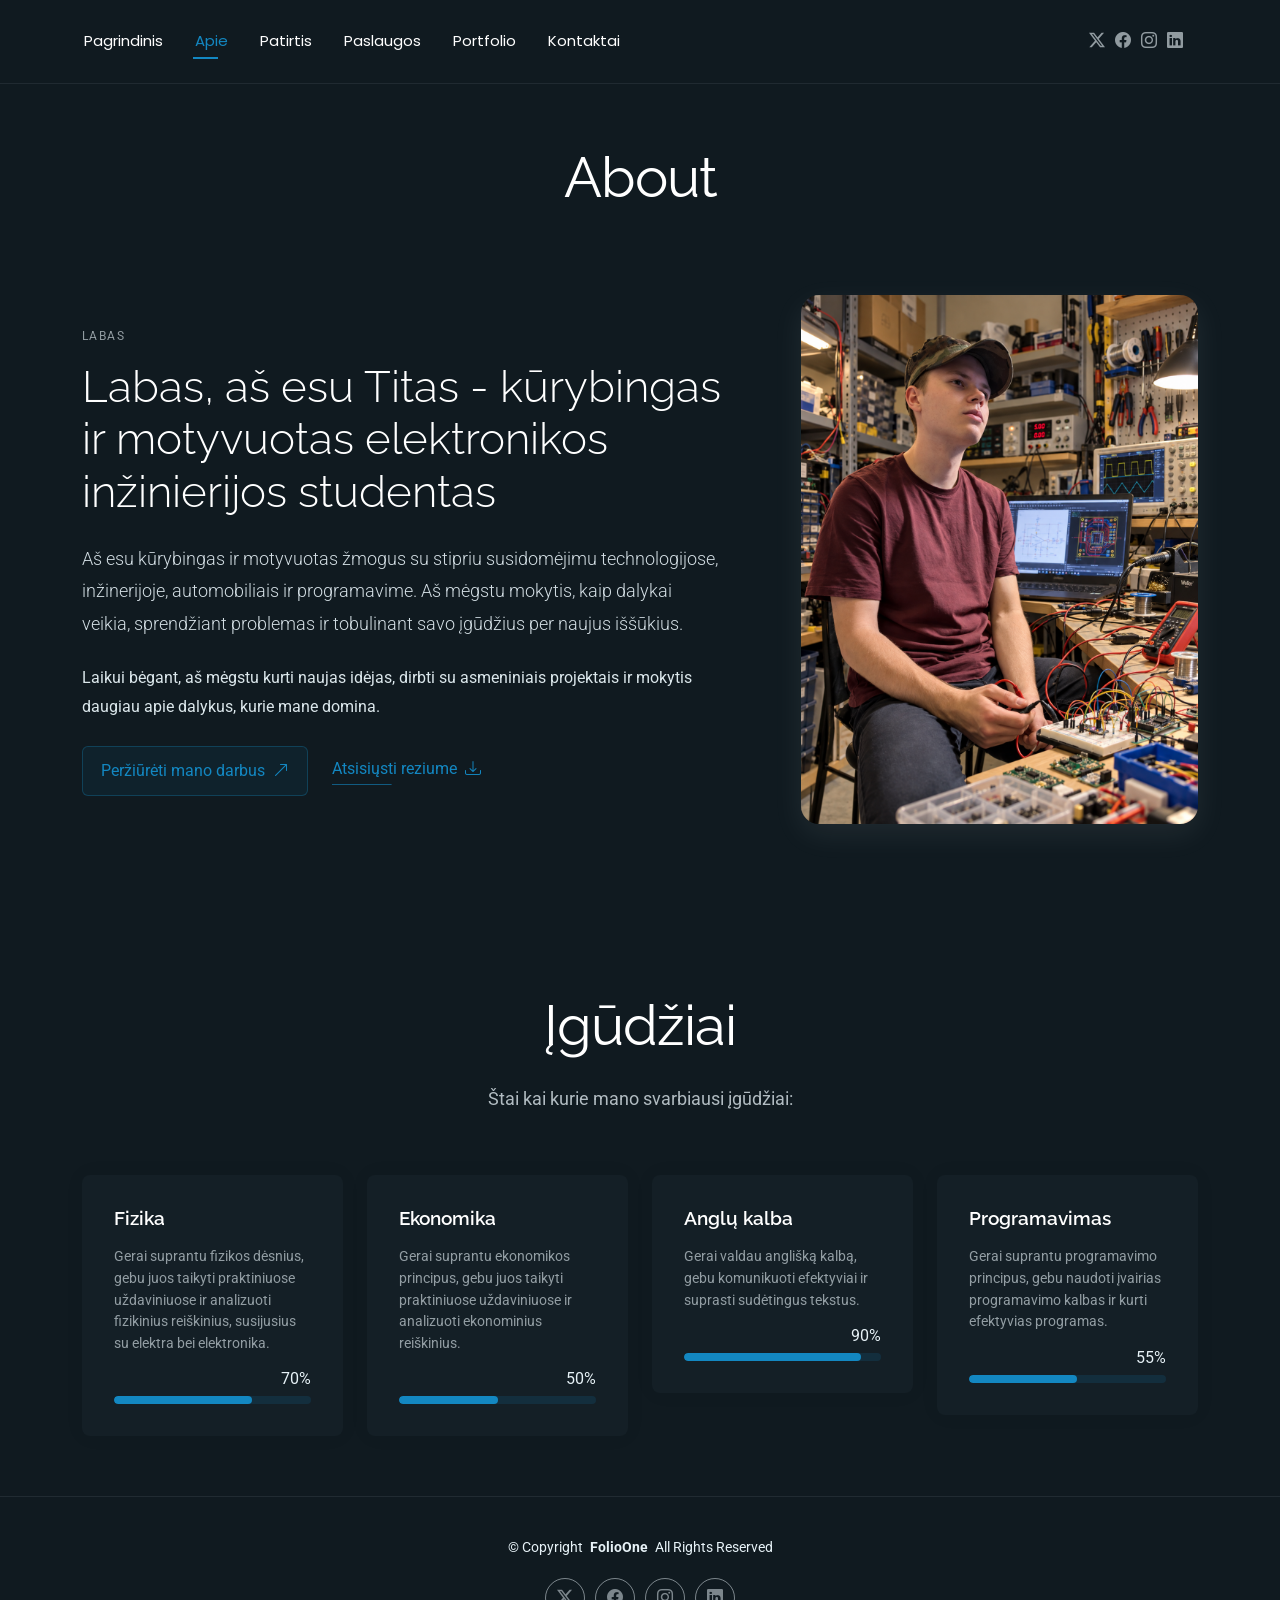
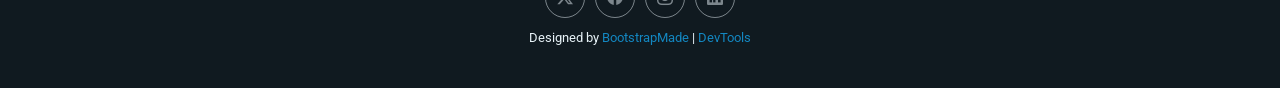
==== template_1/about.html @ 73db85e3 "dd" ====
<!DOCTYPE html>
<html lang="en">

<head>
  <meta charset="utf-8">
  <meta content="width=device-width, initial-scale=1.0" name="viewport">
  <title>About - FolioOne Bootstrap Template</title>
  <meta name="description" content="">
  <meta name="keywords" content="">

  <!-- Favicons -->
  <link href="assets/img/favicon.png" rel="icon">
  <link href="assets/img/apple-touch-icon.png" rel="apple-touch-icon">

  <!-- Fonts -->
  <link href="https://fonts.googleapis.com" rel="preconnect">
  <link href="https://fonts.gstatic.com" rel="preconnect" crossorigin>
  <link href="https://fonts.googleapis.com/css2?family=Roboto:ital,wght@0,100;0,300;0,400;0,500;0,700;0,900;1,100;1,300;1,400;1,500;1,700;1,900&family=Poppins:ital,wght@0,100;0,200;0,300;0,400;0,500;0,600;0,700;0,800;0,900;1,100;1,200;1,300;1,400;1,500;1,600;1,700;1,800;1,900&family=Raleway:ital,wght@0,100;0,200;0,300;0,400;0,500;0,600;0,700;0,800;0,900;1,100;1,200;1,300;1,400;1,500;1,600;1,700;1,800;1,900&display=swap" rel="stylesheet">

  <!-- Vendor CSS Files -->
  <link href="assets/vendor/bootstrap/css/bootstrap.min.css" rel="stylesheet">
  <link href="assets/vendor/bootstrap-icons/bootstrap-icons.css" rel="stylesheet">
  <link href="assets/vendor/aos/aos.css" rel="stylesheet">
  <link href="assets/vendor/swiper/swiper-bundle.min.css" rel="stylesheet">
  <link href="assets/vendor/glightbox/css/glightbox.min.css" rel="stylesheet">

  <!-- Main CSS File -->
  <link href="assets/css/main.css" rel="stylesheet">

  <!-- =======================================================
  * Template Name: FolioOne
  * Template URL: https://bootstrapmade.com/folioone-bootstrap-portfolio-website-template/
  * Updated: Aug 23 2025 with Bootstrap v5.3.7
  * Author: BootstrapMade.com
  * License: https://bootstrapmade.com/license/
  ======================================================== -->
</head>

<body class="about-page">

  <header id="header" class="header d-flex align-items-center light-background sticky-top">
    <div class="container position-relative d-flex align-items-center justify-content-between">

      <!-- <a href="index.html" class="logo d-flex align-items-center me-auto me-xl-0">
      <img src="assets/img/logo.webp" alt="">
      <h1 class="sitename">FolioOne</h1> 
    </a> -->

      <nav id="navmenu" class="navmenu">
        <ul>
          <li><a href="index.html">Pagrindinis</a></li>
          <li><a href="about.html" class="active">Apie</a></li>
          <li><a href="resume.html">Patirtis</a></li>
          <li><a href="services.html">Paslaugos</a></li>
          <li><a href="portfolio.html">Portfolio</a></li>
          <li><a href="contact.html">Kontaktai</a></li>
        </ul>
        <i class="mobile-nav-toggle d-xl-none bi bi-list"></i>
      </nav>

      <div class="header-social-links">
        <a href="#" class="twitter"><i class="bi bi-twitter-x"></i></a>
        <a href="#" class="facebook"><i class="bi bi-facebook"></i></a>
        <a href="#" class="instagram"><i class="bi bi-instagram"></i></a>
        <a href="#" class="linkedin"><i class="bi bi-linkedin"></i></a>
      </div>

    </div>
  </header>

  <main class="main">

    <!-- About Section -->
    <section id="about" class="about section">

      <!-- Section Title -->
      <div class="container section-title" data-aos="fade-up">
        <h2>About</h2>
      </div><!-- End Section Title -->

      <div class="container" data-aos="fade-up" data-aos-delay="100">

        <!-- Intro + Photo -->
        <div class="row align-items-center justify-content-between gy-5 mb-5">
          <div class="col-lg-7" data-aos="fade-right" data-aos-delay="150">
            <div class="intro-content">
              <span class="eyebrow">Labas</span>
              <h2 class="headline">Labas, aš esu Titas - kūrybingas ir motyvuotas elektronikos inžinierijos studentas</h2>
              <p class="lead">
                Aš esu kūrybingas ir motyvuotas žmogus su stipriu susidomėjimu technologijose, inžinerijoje, automobiliais ir programavime. Aš mėgstu mokytis, kaip dalykai veikia, sprendžiant problemas ir tobulinant savo įgūdžius per naujus iššūkius.
              </p>
              <p>
                Laikui bėgant, aš mėgstu kurti naujas idėjas, dirbti su asmeniniais projektais ir mokytis daugiau apie dalykus, kurie mane domina.
              </p>

              <div class="cta-group">
                <a href="#portfolio" class="btn-ghost">
                  Peržiūrėti mano darbus <i class="bi bi-arrow-up-right"></i>
                </a>
                <a href="#" class="link-underline">
                  Atsisiųsti reziume <i class="bi bi-download"></i>
                </a>
              </div>
            </div>
          </div>

          <div class="col-lg-5" data-aos="zoom-in" data-aos-delay="250">
            <figure class="profile-figure text-center text-lg-end">
              <img src="assets/img/profile/as2.png" alt="Portrait of Titas" class="img-fluid profile-photo">
            </figure>
          </div>
        </div>
        <!-- End Intro + Photo -->
      </div>
    </section><!-- /About Section -->

    <!-- Skills Section -->
    <section id="skills" class="skills section">

      <!-- Section Title -->
      <div class="container section-title" data-aos="fade-up">
        <h2>Įgūdžiai</h2>
        <p>Štai kai kurie mano svarbiausi įgūdžiai:</p>
      </div><!-- End Section Title -->

      <div class="container" data-aos="fade-up" data-aos-delay="100">

        <div class="row g-4 skills-animation">

          <div class="col-md-6 col-lg-3" data-aos="fade-up" data-aos-delay="100">
            <div class="skill-box">
              <h3>Fizika</h3>
              <p>Gerai suprantu fizikos dėsnius, gebu juos taikyti praktiniuose uždaviniuose ir analizuoti fizikinius reiškinius, susijusius su elektra bei elektronika.</p>
              <span class="text-end d-block">70%</span>
              <div class="progress">
                <div class="progress-bar" role="progressbar" aria-valuenow="70" aria-valuemin="0" aria-valuemax="100"></div>
              </div>
            </div>
          </div>

          <div class="col-md-6 col-lg-3" data-aos="fade-up" data-aos-delay="200">
            <div class="skill-box">
              <h3>Ekonomika</h3>
              <p>Gerai suprantu ekonomikos principus, gebu juos taikyti praktiniuose uždaviniuose ir analizuoti ekonominius reiškinius.</p>
              <span class="text-end d-block">50%</span>
              <div class="progress">
                <div class="progress-bar" role="progressbar" aria-valuenow="50" aria-valuemin="0" aria-valuemax="100"></div>
              </div>
            </div>
          </div>

          <div class="col-md-6 col-lg-3" data-aos="fade-up" data-aos-delay="300">
            <div class="skill-box">
              <h3>Anglų kalba</h3>
              <p>Gerai valdau anglišką kalbą, gebu komunikuoti efektyviai ir suprasti sudėtingus tekstus.</p>
              <span class="text-end d-block">90%</span>
              <div class="progress">
                <div class="progress-bar" role="progressbar" aria-valuenow="90" aria-valuemin="0" aria-valuemax="100"></div>
              </div>
            </div>
          </div>

          <div class="col-md-6 col-lg-3" data-aos="fade-up" data-aos-delay="400">
            <div class="skill-box">
              <h3>Programavimas</h3>
              <p>Gerai suprantu programavimo principus, gebu naudoti įvairias programavimo kalbas ir kurti efektyvias programas.</p>
              <span class="text-end d-block">55%</span>
              <div class="progress">
                <div class="progress-bar" role="progressbar" aria-valuenow="55" aria-valuemin="0" aria-valuemax="100">
                </div>
              </div>
            </div>
          </div>

        </div>

      </div>

    </section><!-- /Skills Section -->
  </main>

  <footer id="footer" class="footer">

    <div class="container">
      <div class="copyright text-center ">
        <p>© <span>Copyright</span> <strong class="px-1 sitename">FolioOne</strong> <span>All Rights Reserved<br></span></p>
      </div>
      <div class="social-links d-flex justify-content-center">
        <a href=""><i class="bi bi-twitter-x"></i></a>
        <a href=""><i class="bi bi-facebook"></i></a>
        <a href=""><i class="bi bi-instagram"></i></a>
        <a href=""><i class="bi bi-linkedin"></i></a>
      </div>
      <div class="credits">
        <!-- All the links in the footer should remain intact. -->
        <!-- You can delete the links only if you've purchased the pro version. -->
        <!-- Licensing information: https://bootstrapmade.com/license/ -->
        <!-- Purchase the pro version with working PHP/AJAX contact form: [buy-url] -->
        Designed by <a href="https://bootstrapmade.com/">BootstrapMade</a> | <a href="https://bootstrapmade.com/tools/">DevTools</a>
      </div>
    </div>

  </footer>

  <!-- Scroll Top -->
  <a href="#" id="scroll-top" class="scroll-top d-flex align-items-center justify-content-center"><i class="bi bi-arrow-up-short"></i></a>

  <!-- Preloader -->
  <div id="preloader"></div>

  <!-- Vendor JS Files -->
  <script src="assets/vendor/bootstrap/js/bootstrap.bundle.min.js"></script>
  <script src="assets/vendor/php-email-form/validate.js"></script>
  <script src="assets/vendor/aos/aos.js"></script>
  <script src="assets/vendor/typed.js/typed.umd.js"></script>
  <script src="assets/vendor/waypoints/noframework.waypoints.js"></script>
  <script src="assets/vendor/purecounter/purecounter_vanilla.js"></script>
  <script src="assets/vendor/swiper/swiper-bundle.min.js"></script>
  <script src="assets/vendor/imagesloaded/imagesloaded.pkgd.min.js"></script>
  <script src="assets/vendor/isotope-layout/isotope.pkgd.min.js"></script>
  <script src="assets/vendor/glightbox/js/glightbox.min.js"></script>

  <!-- Main JS File -->
  <script src="assets/js/main.js"></script>

</body>

</html>
---- template_1/assets/css/main.css ----
/**
* Template Name: FolioOne
* Template URL: https://bootstrapmade.com/folioone-bootstrap-portfolio-website-template/
* Updated: Aug 23 2025 with Bootstrap v5.3.7
* Author: BootstrapMade.com
* License: https://bootstrapmade.com/license/
*/

/*--------------------------------------------------------------
# Font & Color Variables
# Help: https://bootstrapmade.com/color-system/
--------------------------------------------------------------*/
/* Fonts */
:root {
  --default-font: "Roboto",  system-ui, -apple-system, "Segoe UI", Roboto, "Helvetica Neue", Arial, "Noto Sans", "Liberation Sans", sans-serif, "Apple Color Emoji", "Segoe UI Emoji", "Segoe UI Symbol", "Noto Color Emoji";
  --heading-font: "Raleway",  sans-serif;
  --nav-font: "Poppins",  sans-serif;
}

/* Global Colors - The following color variables are used throughout the website. Updating them here will change the color scheme of the entire website */
:root { 
  --background-color: #101a20; /* Background color for the entire website, including individual sections */
  --default-color: #e7f2f7; /* Default color used for the majority of the text content across the entire website */
  --heading-color: #ffffff; /* Color for headings, subheadings and title throughout the website */
  --accent-color: #1387c1; /* Accent color that represents your brand on the website. It's used for buttons, links, and other elements that need to stand out */
  --surface-color: #141f26; /* The surface color is used as a background of boxed elements within sections, such as cards, icon boxes, or other elements that require a visual separation from the global background. */
  --contrast-color: #ffffff; /* Contrast color for text, ensuring readability against backgrounds of accent, heading, or default colors. */
}

/* Nav Menu Colors - The following color variables are used specifically for the navigation menu. They are separate from the global colors to allow for more customization options */
:root {
  --nav-color: #ffffff;  /* The default color of the main navmenu links */
  --nav-hover-color: #1387c1; /* Applied to main navmenu links when they are hovered over or active */
  --nav-mobile-background-color: #213642; /* Used as the background color for mobile navigation menu */
  --nav-dropdown-background-color: #051117; /* Used as the background color for dropdown items that appear when hovering over primary navigation items */
  --nav-dropdown-color: #e7f2f7; /* Used for navigation links of the dropdown items in the navigation menu. */
  --nav-dropdown-hover-color: #1387c1; /* Similar to --nav-hover-color, this color is applied to dropdown navigation links when they are hovered over. */
}

/* Color Presets - These classes override global colors when applied to any section or element, providing reuse of the sam color scheme. */

.light-background {
  --background-color: #142027;
  --surface-color: #325264;
}

.dark-background {
  --background-color: #0b1419;
  --default-color: #ffffff;
  --heading-color: #ffffff;
  --surface-color: #252525;
  --contrast-color: #ffffff;
}

/* Smooth scroll */
:root {
  scroll-behavior: smooth;
}

/*--------------------------------------------------------------
# General Styling & Shared Classes
--------------------------------------------------------------*/
body {
  color: var(--default-color);
  background-color: var(--background-color);
  font-family: var(--default-font);
}

a {
  color: var(--accent-color);
  text-decoration: none;
  transition: 0.3s;
}

a:hover {
  color: color-mix(in srgb, var(--accent-color), transparent 25%);
  text-decoration: none;
}

h1,
h2,
h3,
h4,
h5,
h6 {
  color: var(--heading-color);
  font-family: var(--heading-font);
}

/* PHP Email Form Messages
------------------------------*/
.php-email-form .error-message {
  display: none;
  background: #df1529;
  color: #ffffff;
  text-align: left;
  padding: 15px;
  margin-bottom: 24px;
  font-weight: 600;
}

.php-email-form .sent-message {
  display: none;
  color: #ffffff;
  background: #059652;
  text-align: center;
  padding: 15px;
  margin-bottom: 24px;
  font-weight: 600;
}

.php-email-form .loading {
  display: none;
  background: var(--surface-color);
  text-align: center;
  padding: 15px;
  margin-bottom: 24px;
}

.php-email-form .loading:before {
  content: "";
  display: inline-block;
  border-radius: 50%;
  width: 24px;
  height: 24px;
  margin: 0 10px -6px 0;
  border: 3px solid var(--accent-color);
  border-top-color: var(--surface-color);
  animation: php-email-form-loading 1s linear infinite;
}

@keyframes php-email-form-loading {
  0% {
    transform: rotate(0deg);
  }

  100% {
    transform: rotate(360deg);
  }
}

/*--------------------------------------------------------------
# Global Header
--------------------------------------------------------------*/
.header {
  --background-color: rgba(255, 255, 255, 0);
  color: var(--default-color);
  background-color: var(--background-color);
  padding: 15px 0;
  transition: all 0.5s;
  z-index: 997;
  border-bottom: 1px solid color-mix(in srgb, var(--default-color), transparent 92%);
}

.header .logo {
  line-height: 1;
}

.header .logo img {
  max-height: 36px;
  margin-right: 8px;
}

.header .logo h1 {
  font-size: 32px;
  margin: 0;
  font-weight: 400;
  color: var(--heading-color);
}

.header .header-social-links {
  padding-right: 15px;
}

.header .header-social-links a {
  color: color-mix(in srgb, var(--default-color), transparent 40%);
  padding-left: 6px;
  display: inline-block;
  transition: 0.3s;
  font-size: 16px;
}

.header .header-social-links a:hover {
  color: var(--default-color);
}

.header .header-social-links a i {
  line-height: 0px;
}

@media (max-width: 1200px) {
  .header .logo {
    order: 1;
  }

  .header .header-social-links {
    order: 2;
  }

  .header .navmenu {
    order: 3;
  }
}

/* Global Header on Scroll
------------------------------*/
.scrolled .header {
  --background-color: rgba(16, 26, 32, 0.9);
}

/*--------------------------------------------------------------
# Navigation Menu
--------------------------------------------------------------*/
/* Desktop Navigation */
@media (min-width: 1200px) {
  .navmenu {
    padding: 0;
  }

  .navmenu ul {
    margin: 0;
    padding: 0;
    display: flex;
    list-style: none;
    align-items: center;
  }

  .navmenu li {
    position: relative;
  }

  .navmenu>ul>li {
    white-space: nowrap;
    padding: 15px 28px 15px 0;
  }

  .navmenu>ul>li:last-child {
    padding-right: 0;
  }

  .navmenu a,
  .navmenu a:focus {
    color: var(--nav-color);
    font-size: 15px;
    padding: 0 2px;
    font-family: var(--nav-font);
    font-weight: 400;
    display: flex;
    align-items: center;
    justify-content: space-between;
    white-space: nowrap;
    transition: 0.3s;
    position: relative;
  }

  .navmenu a i,
  .navmenu a:focus i {
    font-size: 12px;
    line-height: 0;
    margin-left: 5px;
    transition: 0.3s;
  }

  .navmenu>ul>li>a:before {
    content: "";
    position: absolute;
    height: 2px;
    bottom: -6px;
    left: 0;
    background-color: var(--nav-hover-color);
    visibility: hidden;
    width: 0px;
    transition: all 0.3s ease-in-out 0s;
  }

  .navmenu a:hover:before,
  .navmenu li:hover>a:before,
  .navmenu .active:before {
    visibility: visible;
    width: 25px;
  }

  .navmenu li:hover>a,
  .navmenu .active,
  .navmenu .active:focus {
    color: var(--nav-hover-color);
  }

  .navmenu .dropdown ul {
    margin: 0;
    padding: 10px 0;
    background: var(--nav-dropdown-background-color);
    display: block;
    position: absolute;
    visibility: hidden;
    left: -5px;
    top: 130%;
    opacity: 0;
    transition: 0.3s;
    border-radius: 4px;
    z-index: 99;
    box-shadow: 0px 0px 30px rgba(0, 0, 0, 0.1);
  }

  .navmenu .dropdown ul li {
    min-width: 200px;
  }

  .navmenu .dropdown ul a {
    padding: 10px 20px;
    font-size: 15px;
    text-transform: none;
    color: var(--nav-dropdown-color);
  }

  .navmenu .dropdown ul a i {
    font-size: 12px;
  }

  .navmenu .dropdown ul a:hover,
  .navmenu .dropdown ul .active:hover,
  .navmenu .dropdown ul li:hover>a {
    color: var(--nav-dropdown-hover-color);
  }

  .navmenu .dropdown:hover>ul {
    opacity: 1;
    top: 100%;
    visibility: visible;
  }

  .navmenu .dropdown .dropdown ul {
    top: 0;
    left: -90%;
    visibility: hidden;
  }

  .navmenu .dropdown .dropdown:hover>ul {
    opacity: 1;
    top: 0;
    left: -100%;
    visibility: visible;
  }
}

/* Mobile Navigation */
@media (max-width: 1199px) {
  .mobile-nav-toggle {
    color: var(--nav-color);
    font-size: 28px;
    line-height: 0;
    margin-right: 10px;
    cursor: pointer;
    transition: color 0.3s;
  }

  .navmenu {
    padding: 0;
    z-index: 9997;
  }

  .navmenu ul {
    display: none;
    list-style: none;
    position: absolute;
    inset: 60px 20px 20px 20px;
    padding: 10px 0;
    margin: 0;
    border-radius: 6px;
    background-color: var(--nav-mobile-background-color);
    border: 1px solid color-mix(in srgb, var(--default-color), transparent 90%);
    box-shadow: none;
    overflow-y: auto;
    transition: 0.3s;
    z-index: 9998;
  }

  .navmenu a,
  .navmenu a:focus {
    color: var(--nav-dropdown-color);
    padding: 10px 20px;
    font-family: var(--nav-font);
    font-size: 17px;
    font-weight: 500;
    display: flex;
    align-items: center;
    justify-content: space-between;
    white-space: nowrap;
    transition: 0.3s;
  }

  .navmenu a i,
  .navmenu a:focus i {
    font-size: 12px;
    line-height: 0;
    margin-left: 5px;
    width: 30px;
    height: 30px;
    display: flex;
    align-items: center;
    justify-content: center;
    border-radius: 50%;
    transition: 0.3s;
    background-color: color-mix(in srgb, var(--accent-color), transparent 90%);
  }

  .navmenu a i:hover,
  .navmenu a:focus i:hover {
    background-color: var(--accent-color);
    color: var(--contrast-color);
  }

  .navmenu a:hover,
  .navmenu .active,
  .navmenu .active:focus {
    color: var(--nav-dropdown-hover-color);
  }

  .navmenu .active i,
  .navmenu .active:focus i {
    background-color: var(--accent-color);
    color: var(--contrast-color);
    transform: rotate(180deg);
  }

  .navmenu .dropdown ul {
    position: static;
    display: none;
    z-index: 99;
    padding: 10px 0;
    margin: 10px 20px;
    background-color: var(--nav-dropdown-background-color);
    transition: all 0.5s ease-in-out;
  }

  .navmenu .dropdown ul ul {
    background-color: rgba(33, 37, 41, 0.1);
  }

  .navmenu .dropdown>.dropdown-active {
    display: block;
    background-color: rgba(33, 37, 41, 0.03);
  }

  .mobile-nav-active {
    overflow: hidden;
  }

  .mobile-nav-active .mobile-nav-toggle {
    color: #fff;
    position: absolute;
    font-size: 32px;
    top: 15px;
    right: 15px;
    margin-right: 0;
    z-index: 9999;
  }

  .mobile-nav-active .navmenu {
    position: fixed;
    overflow: hidden;
    inset: 0;
    background: rgba(33, 37, 41, 0.8);
    transition: 0.3s;
  }

  .mobile-nav-active .navmenu>ul {
    display: block;
  }
}

/*--------------------------------------------------------------
# Global Footer
--------------------------------------------------------------*/
.footer {
  color: var(--default-color);
  background-color: var(--background-color);
  font-size: 14px;
  padding: 40px 0;
  position: relative;
  border-top: 1px solid color-mix(in srgb, var(--default-color), transparent 92%);
}

.footer .copyright p {
  margin-bottom: 0;
}

.footer .social-links {
  margin-top: 20px;
}

.footer .social-links a {
  display: flex;
  align-items: center;
  justify-content: center;
  width: 40px;
  height: 40px;
  border-radius: 50%;
  border: 1px solid color-mix(in srgb, var(--default-color), transparent 50%);
  font-size: 16px;
  color: color-mix(in srgb, var(--default-color), transparent 50%);
  margin: 0 5px;
  transition: 0.3s;
}

.footer .social-links a:hover {
  color: var(--accent-color);
  border-color: var(--accent-color);
}

.footer .credits {
  margin-top: 10px;
  font-size: 13px;
  text-align: center;
}

/*--------------------------------------------------------------
# Preloader
--------------------------------------------------------------*/
#preloader {
  position: fixed;
  inset: 0;
  z-index: 9999;
  overflow: hidden;
  background-color: var(--background-color);
  transition: all 0.6s ease-out;
  width: 100%;
  height: 100vh;
}

#preloader:before,
#preloader:after {
  content: "";
  position: absolute;
  border: 4px solid var(--accent-color);
  border-radius: 50%;
  animation: animate-preloader 2s cubic-bezier(0, 0.2, 0.8, 1) infinite;
}

#preloader:after {
  animation-delay: -0.5s;
}

@keyframes animate-preloader {
  0% {
    width: 10px;
    height: 10px;
    top: calc(50% - 5px);
    left: calc(50% - 5px);
    opacity: 1;
  }

  100% {
    width: 72px;
    height: 72px;
    top: calc(50% - 36px);
    left: calc(50% - 36px);
    opacity: 0;
  }
}

/*--------------------------------------------------------------
# Scroll Top Button
--------------------------------------------------------------*/
.scroll-top {
  position: fixed;
  visibility: hidden;
  opacity: 0;
  right: 15px;
  bottom: -15px;
  z-index: 99999;
  background-color: var(--accent-color);
  width: 44px;
  height: 44px;
  border-radius: 50px;
  transition: all 0.4s;
}

.scroll-top i {
  font-size: 24px;
  color: var(--contrast-color);
  line-height: 0;
}

.scroll-top:hover {
  background-color: color-mix(in srgb, var(--accent-color), transparent 20%);
  color: var(--contrast-color);
}

.scroll-top.active {
  visibility: visible;
  opacity: 1;
  bottom: 15px;
}

/*--------------------------------------------------------------
# Disable aos animation delay on mobile devices
--------------------------------------------------------------*/
@media screen and (max-width: 768px) {
  [data-aos-delay] {
    transition-delay: 0 !important;
  }
}

/*--------------------------------------------------------------
# Global Page Titles & Breadcrumbs
--------------------------------------------------------------*/
.page-title {
  color: var(--default-color);
  background-color: var(--background-color);
  position: relative;
}

.page-title .heading {
  padding: 80px 0;
  border-top: 1px solid color-mix(in srgb, var(--default-color), transparent 90%);
}

.page-title .heading h1 {
  font-size: 38px;
  font-weight: 700;
}

.page-title nav {
  background-color: color-mix(in srgb, var(--default-color), transparent 96%);
  padding: 20px 0;
}

.page-title nav ol {
  display: flex;
  flex-wrap: wrap;
  list-style: none;
  padding: 0;
  margin: 0;
  font-size: 16px;
  font-weight: 400;
}

.page-title nav ol li+li {
  padding-left: 10px;
}

.page-title nav ol li+li::before {
  content: "/";
  display: inline-block;
  padding-right: 10px;
  color: color-mix(in srgb, var(--default-color), transparent 70%);
}

/*--------------------------------------------------------------
# Global Sections
--------------------------------------------------------------*/
section,
.section {
  color: var(--default-color);
  background-color: var(--background-color);
  padding: 60px 0;
  scroll-margin-top: 100px;
  overflow: clip;
}

@media (max-width: 1199px) {

  section,
  .section {
    scroll-margin-top: 66px;
  }
}

/*--------------------------------------------------------------
# Global Section Titles
--------------------------------------------------------------*/
.section-title {
  text-align: center;
  padding-bottom: 60px;
  position: relative;
}

.section-title h2 {
  font-size: 3.5rem;
  font-weight: 400;
  line-height: 1.2;
  color: var(--heading-color);
  margin-bottom: 1.5rem;
  letter-spacing: -1px;
}

@media (max-width: 768px) {
  .section-title h2 {
    font-size: 2.5rem;
  }
}

.section-title p {
  font-size: 1.125rem;
  line-height: 1.8;
  color: color-mix(in srgb, var(--default-color), transparent 25%);
  max-width: 900px;
  margin: 0 auto;
  text-wrap: balance;
}

/*--------------------------------------------------------------
# Hero Section
--------------------------------------------------------------*/
.hero {
  padding: 80px 0;
  min-height: 100vh;
  display: flex;
  align-items: center;
}

.hero .hero-content h1 {
  font-size: 3.5rem;
  font-weight: 700;
  margin-bottom: 1rem;
  line-height: 1.2;
}

.hero .hero-content h1 .highlight {
  color: var(--accent-color);
  position: relative;
}

.hero .hero-content h1 .highlight::after {
  content: "";
  position: absolute;
  bottom: 0;
  left: 0;
  width: 100%;
  height: 3px;
  background: linear-gradient(90deg, var(--accent-color), color-mix(in srgb, var(--accent-color), transparent 50%));
  border-radius: 2px;
}

@media (max-width: 768px) {
  .hero .hero-content h1 {
    font-size: 2.5rem;
  }
}

.hero .hero-content h2 {
  font-size: 1.5rem;
  font-weight: 400;
  margin-bottom: 2rem;
  color: color-mix(in srgb, var(--default-color), transparent 20%);
}

.hero .hero-content h2 .typed {
  color: var(--accent-color);
  font-weight: 600;
}

@media (max-width: 768px) {
  .hero .hero-content h2 {
    font-size: 1.25rem;
  }
}

.hero .hero-content p {
  font-size: 1.1rem;
  line-height: 1.6;
  margin-bottom: 2.5rem;
  color: color-mix(in srgb, var(--default-color), transparent 30%);
}

.hero .hero-actions {
  display: flex;
  gap: 1rem;
  margin-bottom: 3rem;
}

.hero .hero-actions .btn {
  padding: 12px 30px;
  border-radius: 50px;
  font-weight: 600;
  text-decoration: none;
  transition: all 0.3s ease;
  border: 2px solid;
}

.hero .hero-actions .btn.btn-primary {
  background: var(--accent-color);
  color: var(--contrast-color);
  border-color: var(--accent-color);
}

.hero .hero-actions .btn.btn-primary:hover {
  background: color-mix(in srgb, var(--accent-color), black 15%);
  border-color: color-mix(in srgb, var(--accent-color), black 15%);
  transform: translateY(-2px);
}

.hero .hero-actions .btn.btn-outline {
  background: transparent;
  color: var(--accent-color);
  border-color: var(--accent-color);
}

.hero .hero-actions .btn.btn-outline:hover {
  transform: translateY(-2px);
}

@media (max-width: 576px) {
  .hero .hero-actions {
    flex-direction: column;
  }

  .hero .hero-actions .btn {
    text-align: center;
  }
}

.hero .social-links {
  display: flex;
  gap: 1rem;
}

.hero .social-links a {
  width: 45px;
  height: 45px;
  background: var(--surface-color);
  border-radius: 50%;
  display: flex;
  align-items: center;
  justify-content: center;
  color: var(--default-color);
  font-size: 1.2rem;
  transition: all 0.3s ease;
}

.hero .social-links a:hover {
  background: var(--accent-color);
  color: var(--contrast-color);
  transform: translateY(-3px);
  box-shadow: 0 8px 25px color-mix(in srgb, var(--accent-color), transparent 70%);
}

.hero .hero-image {
  position: relative;
}

.hero .hero-image .image-wrapper {
  position: relative;
  max-width: 450px;
  margin: 0 auto;
}

.hero .hero-image .image-wrapper img {
  border-radius: 20px;
  box-shadow: 0 5px 15px color-mix(in srgb, var(--default-color), transparent 95%);
  transition: transform 0.3s ease;
}

.hero .hero-image .image-wrapper img:hover {
  transform: scale(1.02);
}

.hero .hero-image .floating-elements {
  position: absolute;
  top: 0;
  left: 0;
  right: 0;
  bottom: 0;
  pointer-events: none;
}

.hero .hero-image .floating-elements .floating-card {
  position: absolute;
  background: var(--surface-color);
  padding: 15px 20px;
  border-radius: 15px;
  box-shadow: 0 10px 30px color-mix(in srgb, var(--default-color), transparent 90%);
  display: flex;
  align-items: center;
  gap: 10px;
  font-weight: 600;
  animation: float 3s ease-in-out infinite;
}

.hero .hero-image .floating-elements .floating-card i {
  font-size: 1.5rem;
  color: var(--accent-color);
}

.hero .hero-image .floating-elements .floating-card.design {
  top: 10%;
  right: -10%;
  animation-delay: 0s;
}

.hero .hero-image .floating-elements .floating-card.code {
  bottom: 30%;
  left: -15%;
  animation-delay: 1s;
}

.hero .hero-image .floating-elements .floating-card.creativity {
  top: 60%;
  right: -5%;
  animation-delay: 2s;
}

@media (max-width: 992px) {
  .hero .hero-image .floating-elements .floating-card {
    display: none;
  }
}

@keyframes float {

  0%,
  100% {
    transform: translateY(0px);
  }

  50% {
    transform: translateY(-10px);
  }
}

@media (max-width: 992px) {
  .hero .hero-content {
    text-align: center;
    margin-bottom: 3rem;
  }
}

/*--------------------------------------------------------------
# About Section
--------------------------------------------------------------*/
.about .intro-content .eyebrow {
  display: inline-block;
  letter-spacing: 0.12em;
  text-transform: uppercase;
  font-size: 12px;
  color: color-mix(in srgb, var(--default-color), transparent 40%);
  margin-bottom: 16px;
}

.about .intro-content .headline {
  font-family: var(--heading-font);
  font-weight: 300;
  line-height: 1.2;
  font-size: clamp(28px, 4vw, 44px);
  margin: 0 0 24px 0;
}

.about .intro-content .lead {
  font-size: 18px;
  line-height: 1.8;
  color: color-mix(in srgb, var(--default-color), transparent 10%);
  margin-bottom: 24px;
}

.about .intro-content p {
  line-height: 1.8;
  margin-bottom: 24px;
  color: color-mix(in srgb, var(--default-color), transparent 5%);
}

.about .intro-content .cta-group {
  display: flex;
  gap: 24px;
  align-items: center;
  margin-top: 24px;
}

.about .intro-content .cta-group .btn-ghost {
  display: inline-flex;
  align-items: center;
  gap: 8px;
  padding: 12px 18px;
  border-radius: 6px;
  color: var(--accent-color);
  background: color-mix(in srgb, var(--accent-color), transparent 92%);
  border: 1px solid color-mix(in srgb, var(--accent-color), transparent 70%);
  transition: 0.3s ease-in-out;
}

.about .intro-content .cta-group .btn-ghost:hover,
.about .intro-content .cta-group .btn-ghost:focus {
  color: var(--contrast-color);
  background: var(--accent-color);
  border-color: var(--accent-color);
  outline: none;
  box-shadow: 0 0 0 3px color-mix(in srgb, var(--accent-color), transparent 70%);
}

.about .intro-content .cta-group .link-underline {
  display: inline-flex;
  align-items: center;
  gap: 8px;
  position: relative;
  color: var(--accent-color);
  padding-bottom: 4px;
  transition: 0.3s ease-in-out;
}

.about .intro-content .cta-group .link-underline::after {
  content: "";
  position: absolute;
  left: 0;
  right: 0;
  bottom: 0;
  height: 1px;
  background: color-mix(in srgb, var(--accent-color), transparent 40%);
  transform: scaleX(0.4);
  transform-origin: left;
  transition: 0.3s ease-in-out;
}

.about .intro-content .cta-group .link-underline:hover,
.about .intro-content .cta-group .link-underline:focus {
  color: color-mix(in srgb, var(--accent-color), transparent 10%);
  outline: none;
}

.about .intro-content .cta-group .link-underline:hover::after,
.about .intro-content .cta-group .link-underline:focus::after {
  transform: scaleX(1);
}

.about .profile-figure {
  margin: 0;
}

.about .profile-figure .profile-photo {
  width: 88%;
  max-width: 440px;
  border-radius: 18px;
  box-shadow: 0 10px 30px color-mix(in srgb, var(--default-color), transparent 92%);
  transform: translateY(0);
  transition: transform 0.3s ease-in-out;
}

.about .profile-figure .profile-caption {
  margin-top: 24px;
  display: flex;
  align-items: center;
  justify-content: center;
}

.about .profile-figure .profile-caption .meta {
  font-size: 14px;
  color: color-mix(in srgb, var(--default-color), transparent 20%);
}

.about .profile-figure .profile-caption .meta .funfact {
  font-size: 13px;
  margin-top: 4px;
  color: color-mix(in srgb, var(--default-color), transparent 35%);
}

.about .profile-figure:hover .profile-photo {
  transform: translateY(-4px);
}

.about .skill-item {
  padding: 24px;
  border-radius: 6px;
  transition: 0.3s ease-in-out;
  background: color-mix(in srgb, var(--surface-color), var(--accent-color) 2%);
  border: 1px solid color-mix(in srgb, var(--default-color), transparent 88%);
  height: 100%;
}

.about .skill-item i {
  font-size: 24px;
  color: var(--accent-color);
  margin-bottom: 16px;
  display: inline-block;
}

.about .skill-item h3 {
  font-size: 16px;
  margin-bottom: 6px;
  font-weight: 500;
}

.about .skill-item p {
  margin: 0;
  font-size: 14px;
  color: color-mix(in srgb, var(--default-color), transparent 25%);
}

.about .skill-item:hover {
  transform: translateY(-3px);
  border-color: color-mix(in srgb, var(--accent-color), transparent 60%);
  box-shadow: 0 10px 30px color-mix(in srgb, var(--default-color), transparent 92%);
}

.about .timeline-item {
  position: relative;
  padding-left: 26px;
}

.about .timeline-item time {
  display: inline-block;
  font-size: 12px;
  letter-spacing: 0.08em;
  text-transform: uppercase;
  color: color-mix(in srgb, var(--default-color), transparent 45%);
  margin-bottom: 6px;
}

.about .timeline-item h4 {
  font-size: 18px;
  font-weight: 400;
  margin: 0 0 6px;
}

.about .timeline-item p {
  font-size: 14px;
  color: color-mix(in srgb, var(--default-color), transparent 25%);
  margin: 0;
}

.about .timeline-item .dot {
  position: absolute;
  left: 0;
  top: 4px;
  width: 10px;
  height: 10px;
  border-radius: 50%;
  background: var(--accent-color);
  box-shadow: 0 0 0 6px color-mix(in srgb, var(--accent-color), transparent 80%);
}

.about .personal-quote {
  padding: 24px 0;
}

.about .personal-quote p {
  font-family: var(--heading-font);
  font-weight: 300;
  font-size: clamp(20px, 3vw, 28px);
  line-height: 1.5;
  color: color-mix(in srgb, var(--default-color), transparent 5%);
  margin: 0 auto;
  max-width: 800px;
}

.about .fact-pill {
  display: flex;
  align-items: center;
  justify-content: center;
  gap: 10px;
  padding: 10px 14px;
  border-radius: 999px;
  border: 1px solid color-mix(in srgb, var(--default-color), transparent 85%);
  background: var(--surface-color);
  color: color-mix(in srgb, var(--default-color), transparent 10%);
  transition: 0.3s ease-in-out;
}

.about .fact-pill i {
  color: var(--accent-color);
}

.about .fact-pill span {
  font-size: 14px;
}

.about .fact-pill:hover {
  transform: translateY(-2px);
  border-color: color-mix(in srgb, var(--accent-color), transparent 60%);
  box-shadow: 0 10px 30px color-mix(in srgb, var(--default-color), transparent 92%);
}

.about .fact-pill:focus-within {
  box-shadow: 0 0 0 3px color-mix(in srgb, var(--accent-color), transparent 70%);
}

@media (max-width: 992px) {
  .about .profile-figure {
    text-align: center !important;
  }

  .about .profile-figure .profile-photo {
    width: 72%;
  }

  .about .intro-content .cta-group {
    flex-wrap: wrap;
  }
}

@media (max-width: 576px) {
  .about .profile-figure .profile-photo {
    width: 100%;
  }
}

/*--------------------------------------------------------------
# Skills Section
--------------------------------------------------------------*/
.skills .skill-box {
  background-color: var(--surface-color);
  padding: 2rem;
  border-radius: 8px;
  box-shadow: 0 0 20px rgba(0, 0, 0, 0.05);
}

.skills .skill-box h3 {
  font-size: 1.2rem;
  margin-bottom: 1rem;
  font-weight: 600;
}

.skills .skill-box p {
  font-size: 0.9rem;
  margin-bottom: 0.8rem;
  opacity: 0.6;
}

.skills .skill-box .progress {
  background-color: color-mix(in srgb, var(--accent-color), transparent 85%);
  border-radius: 50px;
  height: 8px;
  margin-top: 5px;
  overflow: hidden;
}

.skills .skill-box .progress .progress-bar {
  background-color: var(--accent-color);
  height: 100%;
  position: relative;
  border-radius: 50px;
  transition: 0.9s;
  width: 1px;
}

/*--------------------------------------------------------------
# Stats Section
--------------------------------------------------------------*/
.stats .avatars {
  position: relative;
}

.stats .avatars img {
  width: 60px;
  height: 60px;
  border: 3px solid var(--accent-color);
  margin-right: -15px;
  transition: transform 0.3s ease;
}

.stats .avatars img:hover {
  transform: translateY(-5px);
  z-index: 2;
}

.stats .counters h2 {
  color: var(--heading-color);
  font-size: 48px;
  font-weight: 700;
  margin-bottom: 10px;
}

.stats .counters h2 span {
  display: inline-block;
}

.stats .counters p {
  color: var(--default-color);
  font-size: 18px;
  margin: 0;
  opacity: 0.9;
}

@media (max-width: 991px) {
  .stats .row {
    text-align: center;
  }

  .stats .avatars {
    justify-content: center;
    margin-bottom: 40px;
  }

  .stats .counters h2 {
    font-size: 36px;
  }

  .stats .counters p {
    font-size: 16px;
  }

  .stats .counters .col-md-4 {
    margin-bottom: 30px;
  }

  .stats .counters .col-md-4:last-child {
    margin-bottom: 0;
  }
}

@media (max-width: 576px) {
  .stats {
    padding: 60px 0;
  }

  .stats .avatars {
    flex-wrap: wrap;
    justify-content: center;
  }

  .stats .avatars img {
    margin: 0 -8px;
  }
}

/*--------------------------------------------------------------
# Testimonials Section
--------------------------------------------------------------*/
.testimonials .testimonials-carousel,
.testimonials .testimonials-slider {
  overflow: hidden;
}

.testimonials .testimonial-item .testimonial-content {
  border-left: 3px solid var(--accent-color);
  padding-left: 30px;
}

.testimonials .testimonial-item .testimonial-img {
  border-radius: 50%;
  border: 4px solid var(--background-color);
  margin: 0 auto;
}

.testimonials .testimonial-item h3 {
  font-size: 20px;
  font-weight: bold;
  margin: 10px 0 5px 0;
}

.testimonials .testimonial-item h4 {
  font-size: 14px;
  color: color-mix(in srgb, var(--default-color), transparent 40%);
  margin: 0 0 10px 0;
}

.testimonials .testimonial-item .stars i {
  color: #ffc107;
  margin: 0 1px;
}

.testimonials .testimonial-item .quote-icon-left,
.testimonials .testimonial-item .quote-icon-right {
  color: color-mix(in srgb, var(--accent-color), transparent 50%);
  font-size: 26px;
  line-height: 0;
}

.testimonials .testimonial-item .quote-icon-left {
  display: inline-block;
  left: -5px;
  position: relative;
}

.testimonials .testimonial-item .quote-icon-right {
  display: inline-block;
  right: -5px;
  position: relative;
  top: 10px;
  transform: scale(-1, -1);
}

.testimonials .testimonial-item p {
  font-style: italic;
}

.testimonials .swiper-wrapper {
  height: auto;
}

.testimonials .swiper-pagination {
  margin-top: 30px;
  position: relative;
}

.testimonials .swiper-pagination .swiper-pagination-bullet {
  width: 12px;
  height: 12px;
  background-color: color-mix(in srgb, var(--default-color), transparent 85%);
  opacity: 1;
}

.testimonials .swiper-pagination .swiper-pagination-bullet-active {
  background-color: var(--accent-color);
}

/*--------------------------------------------------------------
# Resume Section
--------------------------------------------------------------*/
.resume .resume-item {
  margin-bottom: 3rem;
}

.resume .resume-item .resume-title {
  font-size: 1.75rem;
  font-weight: 700;
  margin-bottom: 1.5rem;
  padding-bottom: 1.5rem;
  position: relative;
  color: var(--heading-color);
}

.resume .resume-item .resume-title::after {
  content: "";
  position: absolute;
  display: block;
  width: 50px;
  height: 3px;
  background: var(--accent-color);
  bottom: 0;
  left: 0;
}

.resume .resume-item .resume-content {
  padding-left: 1.25rem;
  border-left: 2px solid color-mix(in srgb, var(--accent-color), transparent 85%);
}

.resume .resume-item article {
  position: relative;
  margin-bottom: 2.5rem;
}

.resume .resume-item article::before {
  content: "";
  position: absolute;
  width: 16px;
  height: 16px;
  border-radius: 50%;
  left: -1.8rem;
  top: 0.25rem;
  background: var(--background-color);
  border: 2px solid var(--accent-color);
}

.resume .resume-item article h4 {
  font-size: 1.25rem;
  font-weight: 600;
  margin-bottom: 0.5rem;
  color: var(--heading-color);
}

.resume .resume-item article h5 {
  font-size: 1rem;
  background: color-mix(in srgb, var(--accent-color), transparent 92%);
  padding: 0.375rem 0.75rem;
  display: inline-block;
  font-weight: 600;
  margin: 0.5rem 0;
  color: var(--accent-color);
  border-radius: 4px;
}

.resume .resume-item article .institution,
.resume .resume-item article .company {
  font-size: 1rem;
  margin-bottom: 1rem;
  color: color-mix(in srgb, var(--default-color), transparent 25%);
}

.resume .resume-item article p {
  margin-bottom: 1rem;
}

.resume .resume-item article ul {
  padding-left: 1.25rem;
  margin-bottom: 0;
}

.resume .resume-item article ul li {
  padding-bottom: 0.75rem;
  position: relative;
}

.resume .resume-item article ul li:last-child {
  padding-bottom: 0;
}

.resume .skill-item {
  margin-bottom: 2rem;
}

.resume .skill-item h4 {
  font-size: 1rem;
  font-weight: 600;
  margin-bottom: 0.75rem;
  color: var(--heading-color);
}

.resume .skill-item .progress {
  height: 0.75rem;
  background-color: color-mix(in srgb, var(--accent-color), transparent 92%);
  border-radius: 1rem;
  overflow: visible;
}

.resume .skill-item .progress .progress-bar {
  background-color: var(--accent-color);
  position: relative;
  border-radius: 1rem;
  width: 0;
  transition: width 1s ease;
}

.resume .skill-item .progress .progress-bar::after {
  content: attr(aria-valuenow) "%";
  position: absolute;
  right: 0;
  top: -1.75rem;
  font-size: 0.875rem;
  font-weight: 600;
  color: var(--accent-color);
}

@media (max-width: 991.98px) {
  .resume .resume-item {
    margin-bottom: 2rem;
  }
}

@media (max-width: 767.98px) {
  .resume .resume-content {
    padding-left: 1rem !important;
  }

  .resume article::before {
    left: -2rem !important;
  }
}

/*--------------------------------------------------------------
# Services Section
--------------------------------------------------------------*/
.services .service-item {
  display: flex;
  background-color: var(--surface-color);
  border-radius: 12px;
  padding: 2rem;
  height: 100%;
  position: relative;
  overflow: hidden;
  box-shadow: 0 5px 20px rgba(0, 0, 0, 0.03);
  transition: all 0.4s ease;
}

.services .service-item::before {
  content: "";
  position: absolute;
  left: 0;
  top: 0;
  height: 100%;
  width: 4px;
  background-color: var(--accent-color);
  transform: scaleY(0);
  transform-origin: bottom;
  transition: transform 0.4s cubic-bezier(0.65, 0, 0.35, 1);
}

.services .service-item:hover {
  box-shadow: 0 10px 30px rgba(0, 0, 0, 0.08);
  transform: translateY(-5px);
}

.services .service-item:hover::before {
  transform: scaleY(1);
}

.services .service-item:hover .service-icon {
  background-color: var(--accent-color);
  color: var(--contrast-color);
  transform: rotateY(180deg);
}

.services .service-item:hover .service-icon i {
  transform: rotateY(180deg);
}

.services .service-item:hover .service-link i {
  transform: translateX(5px);
}

.services .service-icon {
  flex-shrink: 0;
  width: 70px;
  height: 70px;
  border-radius: 12px;
  background-color: color-mix(in srgb, var(--accent-color), transparent 90%);
  color: var(--accent-color);
  display: flex;
  align-items: center;
  justify-content: center;
  margin-right: 1.5rem;
  transition: all 0.5s ease;
}

.services .service-icon i {
  font-size: 2rem;
  transition: transform 0.5s ease;
}

.services .service-content {
  flex-grow: 1;
}

.services .service-content h3 {
  font-size: 1.4rem;
  margin-bottom: 1rem;
  font-weight: 700;
  color: var(--heading-color);
}

.services .service-content p {
  margin-bottom: 1.25rem;
  color: color-mix(in srgb, var(--default-color), transparent 20%);
}

.services .service-link {
  display: inline-flex;
  align-items: center;
  color: var(--accent-color);
  font-weight: 600;
  text-decoration: none;
  transition: color 0.3s ease;
}

.services .service-link span {
  margin-right: 0.5rem;
}

.services .service-link i {
  transition: transform 0.3s ease;
}

.services .service-link:hover {
  color: color-mix(in srgb, var(--accent-color), transparent 25%);
}

@media (max-width: 767.98px) {
  .services .service-item {
    padding: 1.5rem;
    margin-bottom: 1rem;
  }

  .services .service-icon {
    width: 60px;
    height: 60px;
    margin-right: 1rem;
  }

  .services .service-icon i {
    font-size: 1.5rem;
  }

  .services .service-content h3 {
    font-size: 1.2rem;
    margin-bottom: 0.75rem;
  }

  .services .service-content p {
    margin-bottom: 1rem;
    font-size: 0.95rem;
  }
}

@media (max-width: 575.98px) {
  .services .service-item {
    flex-direction: column;
    text-align: center;
  }

  .services .service-item::before {
    width: 100%;
    height: 4px;
    transform: scaleX(0);
    transform-origin: left;
  }

  .services .service-item:hover::before {
    transform: scaleX(1);
  }

  .services .service-icon {
    margin-right: 0;
    margin-bottom: 1.25rem;
  }

  .services .service-link {
    justify-content: center;
  }
}

/*--------------------------------------------------------------
# Service Details Section
--------------------------------------------------------------*/
.service-details .service-hero {
  margin-bottom: 4rem;
}

.service-details .service-hero .service-meta {
  display: flex;
  align-items: center;
  gap: 1rem;
  margin-bottom: 1.5rem;
}

.service-details .service-hero .service-meta .service-category {
  background: color-mix(in srgb, var(--accent-color), transparent 85%);
  color: var(--accent-color);
  padding: 0.5rem 1rem;
  border-radius: 20px;
  font-size: 0.85rem;
  font-weight: 500;
  letter-spacing: 0.5px;
}

.service-details .service-hero .service-meta .reading-time {
  color: color-mix(in srgb, var(--default-color), transparent 50%);
  font-size: 0.9rem;
  font-weight: 300;
}

.service-details .service-hero h1 {
  font-size: 3.5rem;
  font-weight: 300;
  line-height: 1.2;
  margin-bottom: 1.5rem;
  color: var(--heading-color);
  letter-spacing: -0.02em;
}

.service-details .service-hero .service-description {
  font-size: 1.25rem;
  line-height: 1.7;
  color: color-mix(in srgb, var(--default-color), transparent 25%);
  font-weight: 300;
  margin: 0;
}

.service-details .service-visual {
  margin-bottom: 4rem;
  overflow: hidden;
  border-radius: 4px;
}

.service-details .service-visual img {
  width: 100%;
  height: 400px;
  object-fit: cover;
  transition: transform 0.5s ease;
}

.service-details .service-visual img:hover {
  transform: scale(1.02);
}

.service-details .service-narrative {
  margin-bottom: 5rem;
}

.service-details .service-narrative h3 {
  font-size: 2rem;
  font-weight: 300;
  margin-bottom: 2rem;
  color: var(--heading-color);
  letter-spacing: -0.01em;
}

.service-details .service-narrative p {
  font-size: 1.1rem;
  line-height: 1.8;
  margin-bottom: 2rem;
  color: var(--default-color);
  font-weight: 300;
}

.service-details .benefits-grid {
  display: grid;
  grid-template-columns: repeat(auto-fit, minmax(280px, 1fr));
  gap: 2.5rem;
  margin-top: 3rem;
}

.service-details .benefits-grid .benefit-card {
  text-align: center;
  padding: 0;
}

.service-details .benefits-grid .benefit-card .benefit-icon {
  width: 60px;
  height: 60px;
  background: color-mix(in srgb, var(--accent-color), transparent 90%);
  border-radius: 50%;
  display: flex;
  align-items: center;
  justify-content: center;
  margin: 0 auto 1.5rem;
  transition: all 0.3s ease;
}

.service-details .benefits-grid .benefit-card .benefit-icon i {
  font-size: 1.5rem;
  color: var(--accent-color);
}

.service-details .benefits-grid .benefit-card:hover .benefit-icon {
  background: var(--accent-color);
  transform: translateY(-2px);
}

.service-details .benefits-grid .benefit-card:hover .benefit-icon i {
  color: var(--contrast-color);
}

.service-details .benefits-grid .benefit-card h4 {
  font-size: 1.2rem;
  font-weight: 400;
  margin-bottom: 1rem;
  color: var(--heading-color);
}

.service-details .benefits-grid .benefit-card p {
  font-size: 1rem;
  line-height: 1.6;
  color: color-mix(in srgb, var(--default-color), transparent 30%);
  margin: 0;
}

.service-details .timeline-section {
  margin-bottom: 4rem;
}

.service-details .timeline-section h3 {
  font-size: 2rem;
  font-weight: 300;
  margin-bottom: 3rem;
  color: var(--heading-color);
  letter-spacing: -0.01em;
}

.service-details .timeline-section .timeline {
  position: relative;
}

.service-details .timeline-section .timeline::before {
  content: "";
  position: absolute;
  left: 30px;
  top: 0;
  bottom: 0;
  width: 1px;
  background: color-mix(in srgb, var(--default-color), transparent 85%);
}

.service-details .timeline-section .timeline .timeline-item {
  position: relative;
  padding-left: 80px;
  margin-bottom: 3rem;
}

.service-details .timeline-section .timeline .timeline-item:last-child {
  margin-bottom: 0;
}

.service-details .timeline-section .timeline .timeline-item .timeline-marker {
  position: absolute;
  left: 0;
  top: 0;
  width: 60px;
  height: 60px;
  background: var(--surface-color);
  border: 2px solid color-mix(in srgb, var(--accent-color), transparent 70%);
  border-radius: 50%;
  display: flex;
  align-items: center;
  justify-content: center;
  z-index: 1;
}

.service-details .timeline-section .timeline .timeline-item .timeline-marker span {
  font-size: 1.2rem;
  font-weight: 500;
  color: var(--accent-color);
}

.service-details .timeline-section .timeline .timeline-item .timeline-content h4 {
  font-size: 1.3rem;
  font-weight: 400;
  margin-bottom: 0.75rem;
  color: var(--heading-color);
}

.service-details .timeline-section .timeline .timeline-item .timeline-content p {
  font-size: 1rem;
  line-height: 1.6;
  margin-bottom: 0.5rem;
  color: var(--default-color);
}

.service-details .timeline-section .timeline .timeline-item .timeline-content small {
  color: color-mix(in srgb, var(--default-color), transparent 40%);
  font-size: 0.9rem;
  font-weight: 500;
}

.service-details .service-sidebar {
  padding-left: 2rem;
}

@media (max-width: 992px) {
  .service-details .service-sidebar {
    padding-left: 0;
    margin-top: 4rem;
  }
}

.service-details .overview-card,
.service-details .success-story,
.service-details .consultation-form {
  background: var(--surface-color);
  border-radius: 8px;
  padding: 2.5rem;
  margin-bottom: 2.5rem;
  border: 1px solid color-mix(in srgb, var(--default-color), transparent 93%);
  transition: all 0.3s ease;
}

.service-details .overview-card:hover,
.service-details .success-story:hover,
.service-details .consultation-form:hover {
  border-color: color-mix(in srgb, var(--accent-color), transparent 80%);
}

.service-details .overview-card .overview-header h4 {
  font-size: 1.4rem;
  font-weight: 400;
  margin-bottom: 2rem;
  color: var(--heading-color);
}

.service-details .overview-card .overview-stats {
  display: grid;
  grid-template-columns: repeat(3, 1fr);
  gap: 1.5rem;
  margin-bottom: 2rem;
}

.service-details .overview-card .overview-stats .stat-item {
  text-align: center;
}

.service-details .overview-card .overview-stats .stat-item .stat-number {
  font-size: 2rem;
  font-weight: 300;
  color: var(--accent-color);
  line-height: 1;
  margin-bottom: 0.5rem;
}

.service-details .overview-card .overview-stats .stat-item .stat-label {
  font-size: 0.85rem;
  color: color-mix(in srgb, var(--default-color), transparent 40%);
  font-weight: 500;
  text-transform: uppercase;
  letter-spacing: 0.5px;
}

.service-details .overview-card .overview-details {
  border-top: 1px solid color-mix(in srgb, var(--default-color), transparent 90%);
  padding-top: 1.5rem;
}

.service-details .overview-card .overview-details .detail-row {
  display: flex;
  justify-content: space-between;
  align-items: center;
  margin-bottom: 1rem;
}

.service-details .overview-card .overview-details .detail-row:last-child {
  margin-bottom: 0;
}

.service-details .overview-card .overview-details .detail-row .detail-label {
  font-size: 0.95rem;
  color: color-mix(in srgb, var(--default-color), transparent 30%);
  font-weight: 400;
}

.service-details .overview-card .overview-details .detail-row .detail-value {
  font-size: 0.95rem;
  color: var(--heading-color);
  font-weight: 500;
}

.service-details .success-story .story-quote p {
  font-size: 1.1rem;
  line-height: 1.7;
  color: color-mix(in srgb, var(--default-color), transparent 20%);
  font-style: italic;
  margin-bottom: 2rem;
}

.service-details .success-story .story-author {
  display: flex;
  align-items: center;
  gap: 1rem;
  margin-bottom: 1.5rem;
}

.service-details .success-story .story-author .author-avatar {
  width: 50px;
  height: 50px;
  border-radius: 50%;
  object-fit: cover;
}

.service-details .success-story .story-author .author-details h5 {
  font-size: 1rem;
  font-weight: 500;
  margin-bottom: 0.25rem;
  color: var(--heading-color);
}

.service-details .success-story .story-author .author-details span {
  display: block;
  font-size: 0.9rem;
  color: color-mix(in srgb, var(--default-color), transparent 40%);
  margin-bottom: 0.25rem;
}

.service-details .success-story .story-author .author-details small {
  font-size: 0.8rem;
  color: color-mix(in srgb, var(--default-color), transparent 50%);
}

.service-details .success-story .story-metrics {
  display: grid;
  grid-template-columns: repeat(2, 1fr);
  gap: 1rem;
  padding-top: 1.5rem;
  border-top: 1px solid color-mix(in srgb, var(--default-color), transparent 90%);
}

.service-details .success-story .story-metrics .metric {
  text-align: center;
}

.service-details .success-story .story-metrics .metric .metric-value {
  font-size: 1.5rem;
  font-weight: 500;
  color: var(--accent-color);
  display: block;
  margin-bottom: 0.25rem;
}

.service-details .success-story .story-metrics .metric .metric-label {
  font-size: 0.8rem;
  color: color-mix(in srgb, var(--default-color), transparent 40%);
  text-transform: uppercase;
  letter-spacing: 0.5px;
}

.service-details .consultation-form .form-header {
  margin-bottom: 2rem;
}

.service-details .consultation-form .form-header h4 {
  font-size: 1.4rem;
  font-weight: 400;
  margin-bottom: 0.75rem;
  color: var(--heading-color);
}

.service-details .consultation-form .form-header p {
  font-size: 0.95rem;
  line-height: 1.6;
  color: color-mix(in srgb, var(--default-color), transparent 30%);
  margin: 0;
}

.service-details .consultation-form .form-group {
  margin-bottom: 1.5rem;
}

.service-details .consultation-form .form-input {
  width: 100%;
  padding: 1rem;
  border: 1px solid color-mix(in srgb, var(--default-color), transparent 85%);
  border-radius: 4px;
  font-size: 0.95rem;
  transition: all 0.3s ease;
  background: transparent;
}

.service-details .consultation-form .form-input:focus {
  outline: none;
  border-color: var(--accent-color);
  box-shadow: 0 0 0 3px color-mix(in srgb, var(--accent-color), transparent 90%);
}

.service-details .consultation-form input[type=text],
.service-details .consultation-form input[type=email],
.service-details .consultation-form input[type=tel],
.service-details .consultation-form select,
.service-details .consultation-form textarea {
  color: var(--default-color);
  background-color: var(--surface-color);
  font-size: 14px;
  border-color: color-mix(in srgb, var(--default-color), transparent 80%);
}

.service-details .consultation-form input[type=text]:focus,
.service-details .consultation-form input[type=email]:focus,
.service-details .consultation-form input[type=tel]:focus,
.service-details .consultation-form select:focus,
.service-details .consultation-form textarea:focus {
  border-color: var(--accent-color);
}

.service-details .consultation-form input[type=text]::placeholder,
.service-details .consultation-form input[type=email]::placeholder,
.service-details .consultation-form input[type=tel]::placeholder,
.service-details .consultation-form select::placeholder,
.service-details .consultation-form textarea::placeholder {
  color: color-mix(in srgb, var(--default-color), transparent 70%);
}

.service-details .consultation-form .btn-consultation {
  background: var(--accent-color);
  color: var(--contrast-color);
  border: none;
  padding: 1rem 2rem;
  border-radius: 4px;
  font-size: 0.95rem;
  font-weight: 500;
  width: 100%;
  display: flex;
  align-items: center;
  justify-content: center;
  gap: 0.5rem;
  transition: all 0.3s ease;
  text-transform: none;
}

.service-details .consultation-form .btn-consultation:hover {
  background: color-mix(in srgb, var(--accent-color), transparent 10%);
  transform: translateY(-1px);
}

.service-details .consultation-form .btn-consultation i {
  font-size: 0.9rem;
}

@media (max-width: 768px) {
  .service-details .service-hero h1 {
    font-size: 2.5rem;
  }

  .service-details .service-hero .service-description {
    font-size: 1.1rem;
  }

  .service-details .service-visual img {
    height: 250px;
  }

  .service-details .benefits-grid {
    grid-template-columns: 1fr;
    gap: 2rem;
  }

  .service-details .timeline-section .timeline::before {
    left: 20px;
  }

  .service-details .timeline-section .timeline .timeline-item {
    padding-left: 60px;
  }

  .service-details .timeline-section .timeline .timeline-item .timeline-marker {
    width: 40px;
    height: 40px;
  }

  .service-details .timeline-section .timeline .timeline-item .timeline-marker span {
    font-size: 1rem;
  }

  .service-details .overview-card .overview-stats {
    grid-template-columns: 1fr;
    gap: 1rem;
  }
}

/*--------------------------------------------------------------
# Portfolio Section
--------------------------------------------------------------*/
.portfolio .portfolio-filters {
  display: flex;
  justify-content: center;
  flex-wrap: wrap;
  gap: 10px;
  margin-bottom: 30px;
  padding: 0;
  list-style: none;
}

.portfolio .portfolio-filters li {
  padding: 8px 20px;
  font-size: 0.95rem;
  font-weight: 500;
  border-radius: 30px;
  cursor: pointer;
  transition: all 0.3s ease;
  background-color: color-mix(in srgb, var(--accent-color), transparent 90%);
  color: var(--accent-color);
}

.portfolio .portfolio-filters li:hover {
  background-color: color-mix(in srgb, var(--accent-color), transparent 80%);
}

.portfolio .portfolio-filters li.filter-active {
  background-color: var(--accent-color);
  color: var(--contrast-color);
}

.portfolio .portfolio-card {
  background-color: var(--surface-color);
  border-radius: 10px;
  overflow: hidden;
  box-shadow: 0 5px 15px rgba(0, 0, 0, 0.05);
  margin-bottom: 30px;
  transition: all 0.3s ease;
}

.portfolio .portfolio-card:hover {
  transform: translateY(-10px);
  box-shadow: 0 10px 30px rgba(0, 0, 0, 0.1);
}

.portfolio .portfolio-card:hover .portfolio-img .portfolio-overlay {
  opacity: 1;
}

.portfolio .portfolio-card:hover .portfolio-img img {
  transform: scale(1.1);
}

.portfolio .portfolio-card .portfolio-img {
  position: relative;
  overflow: hidden;
}

.portfolio .portfolio-card .portfolio-img img {
  width: 100%;
  height: auto;
  transition: transform 0.5s ease;
}

.portfolio .portfolio-card .portfolio-img .portfolio-overlay {
  position: absolute;
  top: 0;
  left: 0;
  width: 100%;
  height: 100%;
  background: rgba(0, 0, 0, 0.6);
  display: flex;
  align-items: center;
  justify-content: center;
  gap: 15px;
  opacity: 0;
  transition: all 0.3s ease;
}

.portfolio .portfolio-card .portfolio-img .portfolio-overlay a {
  width: 45px;
  height: 45px;
  background-color: var(--accent-color);
  color: var(--contrast-color);
  border-radius: 50%;
  display: flex;
  align-items: center;
  justify-content: center;
  font-size: 1.2rem;
  transition: all 0.3s ease;
}

.portfolio .portfolio-card .portfolio-img .portfolio-overlay a:hover {
  background-color: color-mix(in srgb, var(--accent-color), #fff 20%);
  transform: translateY(-5px);
}

.portfolio .portfolio-card .portfolio-info {
  padding: 20px;
}

.portfolio .portfolio-card .portfolio-info h4 {
  font-size: 1.2rem;
  font-weight: 700;
  margin-bottom: 5px;
  color: var(--heading-color);
}

.portfolio .portfolio-card .portfolio-info p {
  font-size: 0.9rem;
  color: var(--default-color);
  margin-bottom: 10px;
}

.portfolio .portfolio-card .portfolio-info .portfolio-tags {
  display: flex;
  flex-wrap: wrap;
  gap: 8px;
}

.portfolio .portfolio-card .portfolio-info .portfolio-tags span {
  font-size: 0.8rem;
  padding: 4px 12px;
  border-radius: 20px;
  background-color: color-mix(in srgb, var(--accent-color), transparent 90%);
  color: var(--accent-color);
}

.portfolio .btn-primary {
  background-color: var(--accent-color);
  border-color: var(--accent-color);
  color: var(--contrast-color);
  padding: 12px 30px;
  font-weight: 600;
  border-radius: 5px;
  transition: all 0.3s ease;
}

.portfolio .btn-primary:hover {
  background-color: color-mix(in srgb, var(--accent-color), #000 10%);
  border-color: color-mix(in srgb, var(--accent-color), #000 10%);
  transform: translateY(-3px);
  box-shadow: 0 5px 15px rgba(0, 0, 0, 0.1);
}

/*--------------------------------------------------------------
# Portfolio Details Section
--------------------------------------------------------------*/
.portfolio-details {
  --section-spacing: 2.5rem;
}

.portfolio-details .portfolio-details-media {
  position: relative;
}

.portfolio-details .portfolio-details-media .main-image {
  margin-bottom: 1rem;
  border-radius: 20px;
  overflow: hidden;
  box-shadow: 0 10px 30px rgba(0, 0, 0, 0.08);
}

.portfolio-details .portfolio-details-media .main-image .portfolio-details-slider {
  position: relative;
}

.portfolio-details .portfolio-details-media .main-image .portfolio-details-slider .swiper-wrapper {
  height: auto !important;
}

.portfolio-details .portfolio-details-media .main-image .portfolio-details-slider .swiper-slide img {
  aspect-ratio: 3/2;
  object-fit: cover;
  width: 100%;
}

.portfolio-details .portfolio-details-media .main-image .portfolio-details-slider .swiper-button-next,
.portfolio-details .portfolio-details-media .main-image .portfolio-details-slider .swiper-button-prev {
  background-color: var(--contrast-color);
  width: 40px;
  height: 40px;
  border-radius: 50%;
  transition: all 0.3s ease;
}

.portfolio-details .portfolio-details-media .main-image .portfolio-details-slider .swiper-button-next:after,
.portfolio-details .portfolio-details-media .main-image .portfolio-details-slider .swiper-button-prev:after {
  font-size: 16px;
  color: var(--accent-color);
  font-weight: bold;
}

.portfolio-details .portfolio-details-media .main-image .portfolio-details-slider .swiper-button-next:hover,
.portfolio-details .portfolio-details-media .main-image .portfolio-details-slider .swiper-button-prev:hover {
  background-color: var(--accent-color);
}

.portfolio-details .portfolio-details-media .main-image .portfolio-details-slider .swiper-button-next:hover:after,
.portfolio-details .portfolio-details-media .main-image .portfolio-details-slider .swiper-button-prev:hover:after {
  color: var(--contrast-color);
}

.portfolio-details .portfolio-details-media .thumbnail-grid img {
  height: 80px;
  object-fit: cover;
  border-radius: 8px;
  cursor: pointer;
  transition: all 0.3s ease;
  box-shadow: 0 4px 10px rgba(0, 0, 0, 0.05);
}

.portfolio-details .portfolio-details-media .thumbnail-grid img:hover {
  transform: translateY(-5px);
  box-shadow: 0 8px 15px rgba(0, 0, 0, 0.1);
}

.portfolio-details .portfolio-details-media .tech-stack-badges {
  display: flex;
  flex-wrap: wrap;
  gap: 10px;
  margin-top: 1.5rem;
}

.portfolio-details .portfolio-details-media .tech-stack-badges span {
  display: inline-block;
  padding: 6px 12px;
  font-size: 13px;
  font-weight: 500;
  border-radius: 20px;
  background-color: color-mix(in srgb, var(--heading-color), transparent 85%);
  color: var(--heading-color);
  transition: all 0.3s ease;
}

.portfolio-details .portfolio-details-media .tech-stack-badges span:hover {
  background-color: color-mix(in srgb, var(--heading-color), transparent 70%);
  transform: translateY(-2px);
}

.portfolio-details .portfolio-details-content {
  padding: 0 0 0 2rem;
  height: 100%;
  display: flex;
  flex-direction: column;
}

.portfolio-details .portfolio-details-content .project-meta {
  display: flex;
  flex-wrap: wrap;
  justify-content: space-between;
  margin-bottom: 1.5rem;
}

.portfolio-details .portfolio-details-content .project-meta .badge-wrapper .project-badge {
  display: inline-block;
  padding: 8px 16px;
  background-color: color-mix(in srgb, var(--accent-color), transparent 90%);
  color: var(--accent-color);
  border-radius: 30px;
  font-weight: 600;
  font-size: 14px;
}

.portfolio-details .portfolio-details-content .project-meta .date-client {
  display: flex;
  gap: 1.5rem;
}

.portfolio-details .portfolio-details-content .project-meta .date-client .meta-item {
  display: flex;
  align-items: center;
  font-size: 14px;
  color: color-mix(in srgb, var(--default-color), transparent 30%);
}

.portfolio-details .portfolio-details-content .project-meta .date-client .meta-item i {
  margin-right: 6px;
  color: var(--accent-color);
}

.portfolio-details .portfolio-details-content .project-title {
  font-size: 2.2rem;
  margin-bottom: 1rem;
  font-weight: 700;
  line-height: 1.2;
  color: var(--heading-color);
}

.portfolio-details .portfolio-details-content .project-website {
  display: flex;
  align-items: center;
  margin-bottom: 1.5rem;
}

.portfolio-details .portfolio-details-content .project-website i {
  font-size: 22px;
  color: var(--accent-color);
  margin-right: 8px;
}

.portfolio-details .portfolio-details-content .project-website a {
  font-weight: 500;
  transition: all 0.3s;
}

.portfolio-details .portfolio-details-content .project-website a:hover {
  letter-spacing: 0.5px;
}

.portfolio-details .portfolio-details-content .project-overview {
  margin-bottom: var(--section-spacing);
}

.portfolio-details .portfolio-details-content .project-overview .lead {
  font-size: 1.1rem;
  line-height: 1.7;
  color: color-mix(in srgb, var(--default-color), transparent 15%);
  margin-bottom: 1.5rem;
}

.portfolio-details .portfolio-details-content .project-overview .project-accordion .accordion-item {
  border: none;
  background: none;
  margin-bottom: 10px;
}

.portfolio-details .portfolio-details-content .project-overview .project-accordion .accordion-item .accordion-header .accordion-button {
  padding: 1rem;
  font-weight: 600;
  font-size: 1rem;
  color: var(--heading-color);
  background-color: color-mix(in srgb, var(--surface-color), transparent 70%);
  border-radius: 8px !important;
  box-shadow: none;
}

.portfolio-details .portfolio-details-content .project-overview .project-accordion .accordion-item .accordion-header .accordion-button:not(.collapsed) {
  background-color: var(--surface-color);
  color: var(--accent-color);
  border-bottom-left-radius: 0 !important;
  border-bottom-right-radius: 0 !important;
  box-shadow: 0 4px 10px rgba(0, 0, 0, 0.03);
}

.portfolio-details .portfolio-details-content .project-overview .project-accordion .accordion-item .accordion-header .accordion-button:not(.collapsed) i {
  color: var(--accent-color);
}

.portfolio-details .portfolio-details-content .project-overview .project-accordion .accordion-item .accordion-header .accordion-button::after {
  background-size: 14px;
  width: 14px;
  height: 14px;
}

.portfolio-details .portfolio-details-content .project-overview .project-accordion .accordion-item .accordion-header .accordion-button i {
  font-size: 1.1rem;
}

.portfolio-details .portfolio-details-content .project-overview .project-accordion .accordion-item .accordion-body {
  padding: 1rem;
  background-color: var(--surface-color);
  border-bottom-left-radius: 8px;
  border-bottom-right-radius: 8px;
}

.portfolio-details .portfolio-details-content .project-overview .project-accordion .accordion-item .accordion-body p {
  margin-bottom: 0;
  color: color-mix(in srgb, var(--default-color), transparent 25%);
  line-height: 1.6;
}

.portfolio-details .portfolio-details-content .project-features {
  margin-bottom: var(--section-spacing);
}

.portfolio-details .portfolio-details-content .project-features h3 {
  display: flex;
  align-items: center;
  font-size: 1.25rem;
  margin-bottom: 1.2rem;
}

.portfolio-details .portfolio-details-content .project-features h3 i {
  margin-right: 10px;
  color: var(--accent-color);
  font-size: 1.1em;
}

.portfolio-details .portfolio-details-content .project-features .feature-list {
  list-style: none;
  padding-left: 0;
}

.portfolio-details .portfolio-details-content .project-features .feature-list li {
  display: flex;
  align-items: center;
  padding: 8px 0;
  font-size: 15px;
  color: color-mix(in srgb, var(--default-color), transparent 15%);
}

.portfolio-details .portfolio-details-content .project-features .feature-list li i {
  color: var(--accent-color);
  margin-right: 10px;
  font-size: 1.1em;
}

.portfolio-details .portfolio-details-content .cta-buttons {
  display: flex;
  flex-wrap: wrap;
  gap: 1rem;
  margin-top: auto;
}

.portfolio-details .portfolio-details-content .cta-buttons .btn-view-project {
  padding: 12px 28px;
  background-color: var(--accent-color);
  color: var(--contrast-color);
  border-radius: 30px;
  font-weight: 500;
  transition: all 0.3s ease;
}

.portfolio-details .portfolio-details-content .cta-buttons .btn-view-project:hover {
  background-color: color-mix(in srgb, var(--accent-color), black 15%);
  transform: translateY(-3px);
  box-shadow: 0 8px 15px rgba(0, 0, 0, 0.1);
}

.portfolio-details .portfolio-details-content .cta-buttons .btn-next-project {
  padding: 12px 28px;
  background-color: color-mix(in srgb, var(--heading-color), transparent 90%);
  color: var(--heading-color);
  border-radius: 30px;
  font-weight: 500;
  transition: all 0.3s ease;
  display: flex;
  align-items: center;
  gap: 8px;
}

.portfolio-details .portfolio-details-content .cta-buttons .btn-next-project i {
  transition: transform 0.3s ease;
}

.portfolio-details .portfolio-details-content .cta-buttons .btn-next-project:hover {
  background-color: color-mix(in srgb, var(--heading-color), transparent 80%);
}

.portfolio-details .portfolio-details-content .cta-buttons .btn-next-project:hover i {
  transform: translateX(3px);
}

@media (max-width: 1199.98px) {
  .portfolio-details .portfolio-details-content {
    padding-left: 1rem;
  }
}

@media (max-width: 991.98px) {
  .portfolio-details .portfolio-details-content {
    padding: 2rem 0 0 0;
  }

  .portfolio-details .portfolio-details-content .cta-buttons {
    margin-top: 2rem;
  }
}

@media (max-width: 767.98px) {
  .portfolio-details .project-meta {
    flex-direction: column;
    gap: 1rem;
  }

  .portfolio-details .project-meta .date-client {
    flex-direction: column;
    gap: 0.5rem;
  }

  .portfolio-details .cta-buttons {
    flex-direction: column;
    width: 100%;
  }

  .portfolio-details .cta-buttons a {
    width: 100%;
    text-align: center;
  }
}

/*--------------------------------------------------------------
# Contact Section
--------------------------------------------------------------*/
.contact .info-box {
  background-color: var(--surface-color);
  padding: 3rem;
  border-radius: 1rem;
  height: 100%;
}

.contact .info-box h3 {
  color: var(--contrast-color);
  font-size: 2rem;
  margin-bottom: 1rem;
}

@media (max-width: 767.98px) {
  .contact .info-box h3 {
    font-size: 1.75rem;
  }
}

.contact .info-box p {
  opacity: 0.8;
  margin-bottom: 2rem;
}

.contact .info-box a {
  color: var(--contrast-color);
}

@media (max-width: 992px) {
  .contact .info-box {
    padding: 1.5rem;
  }
}

.contact .info-item {
  display: flex;
  gap: 1.5rem;
  margin-bottom: 2rem;
}

.contact .info-item:last-child {
  margin-bottom: 0;
}

.contact .info-item .icon-box {
  width: 3.5rem;
  height: 3.5rem;
  background-color: var(--surface-color);
  border-radius: 50%;
  display: flex;
  align-items: center;
  justify-content: center;
  flex-shrink: 0;
  transition: 0.3s;
}

.contact .info-item .icon-box i {
  font-size: 1.5rem;
  color: var(--contrast-color);
}

.contact .info-item:hover .icon-box {
  background-color: var(--accent-color);
}

.contact .info-item .content h4 {
  color: var(--contrast-color);
  font-size: 1.25rem;
  margin-bottom: 0.5rem;
  font-weight: 700;
}

.contact .info-item .content p {
  margin-bottom: 0.25rem;
  font-size: 0.95rem;
}

.contact .info-item .content p:last-child {
  margin-bottom: 0;
}

.contact .contact-form {
  background-color: var(--surface-color);
  padding: 3rem;
  border-radius: 1rem;
  height: 100%;
  box-shadow: 0 0 25px rgba(0, 0, 0, 0.05);
}

@media (max-width: 992px) {
  .contact .contact-form {
    padding: 1.5rem;
  }
}

.contact .contact-form h3 {
  font-size: 2rem;
  margin-bottom: 1rem;
}

@media (max-width: 768px) {
  .contact .contact-form h3 {
    font-size: 1.75rem;
  }
}

.contact .contact-form p {
  color: color-mix(in srgb, var(--default-color), transparent 25%);
  margin-bottom: 2rem;
}

.contact .contact-form .form-control,
.contact .contact-form .form-select {
  padding: 0.875rem 1.25rem;
  border-color: color-mix(in srgb, var(--default-color), transparent 90%);
  border-radius: 0.5rem;
  background-color: transparent;
  color: var(--default-color);
}

.contact .contact-form .form-control:focus,
.contact .contact-form .form-select:focus {
  box-shadow: none;
  border-color: var(--accent-color);
}

.contact .contact-form .form-control::placeholder,
.contact .contact-form .form-select::placeholder {
  color: color-mix(in srgb, var(--default-color), transparent 50%);
}

.contact .contact-form .btn {
  background-color: color-mix(in srgb, var(--surface-color), transparent 80%);
  color: var(--contrast-color);
  padding: 1rem 2rem;
  border-radius: 2rem;
  display: inline-flex;
  align-items: center;
  gap: 0.5rem;
  transition: 0.3s;
}

.contact .contact-form .btn i {
  font-size: 1.25rem;
}

.contact .contact-form .btn:hover {
  background-color: color-mix(in srgb, var(--surface-color), transparent 70%);
}

/*--------------------------------------------------------------
# Starter Section Section
--------------------------------------------------------------*/
.starter-section {
  /* Add your styles here */
}
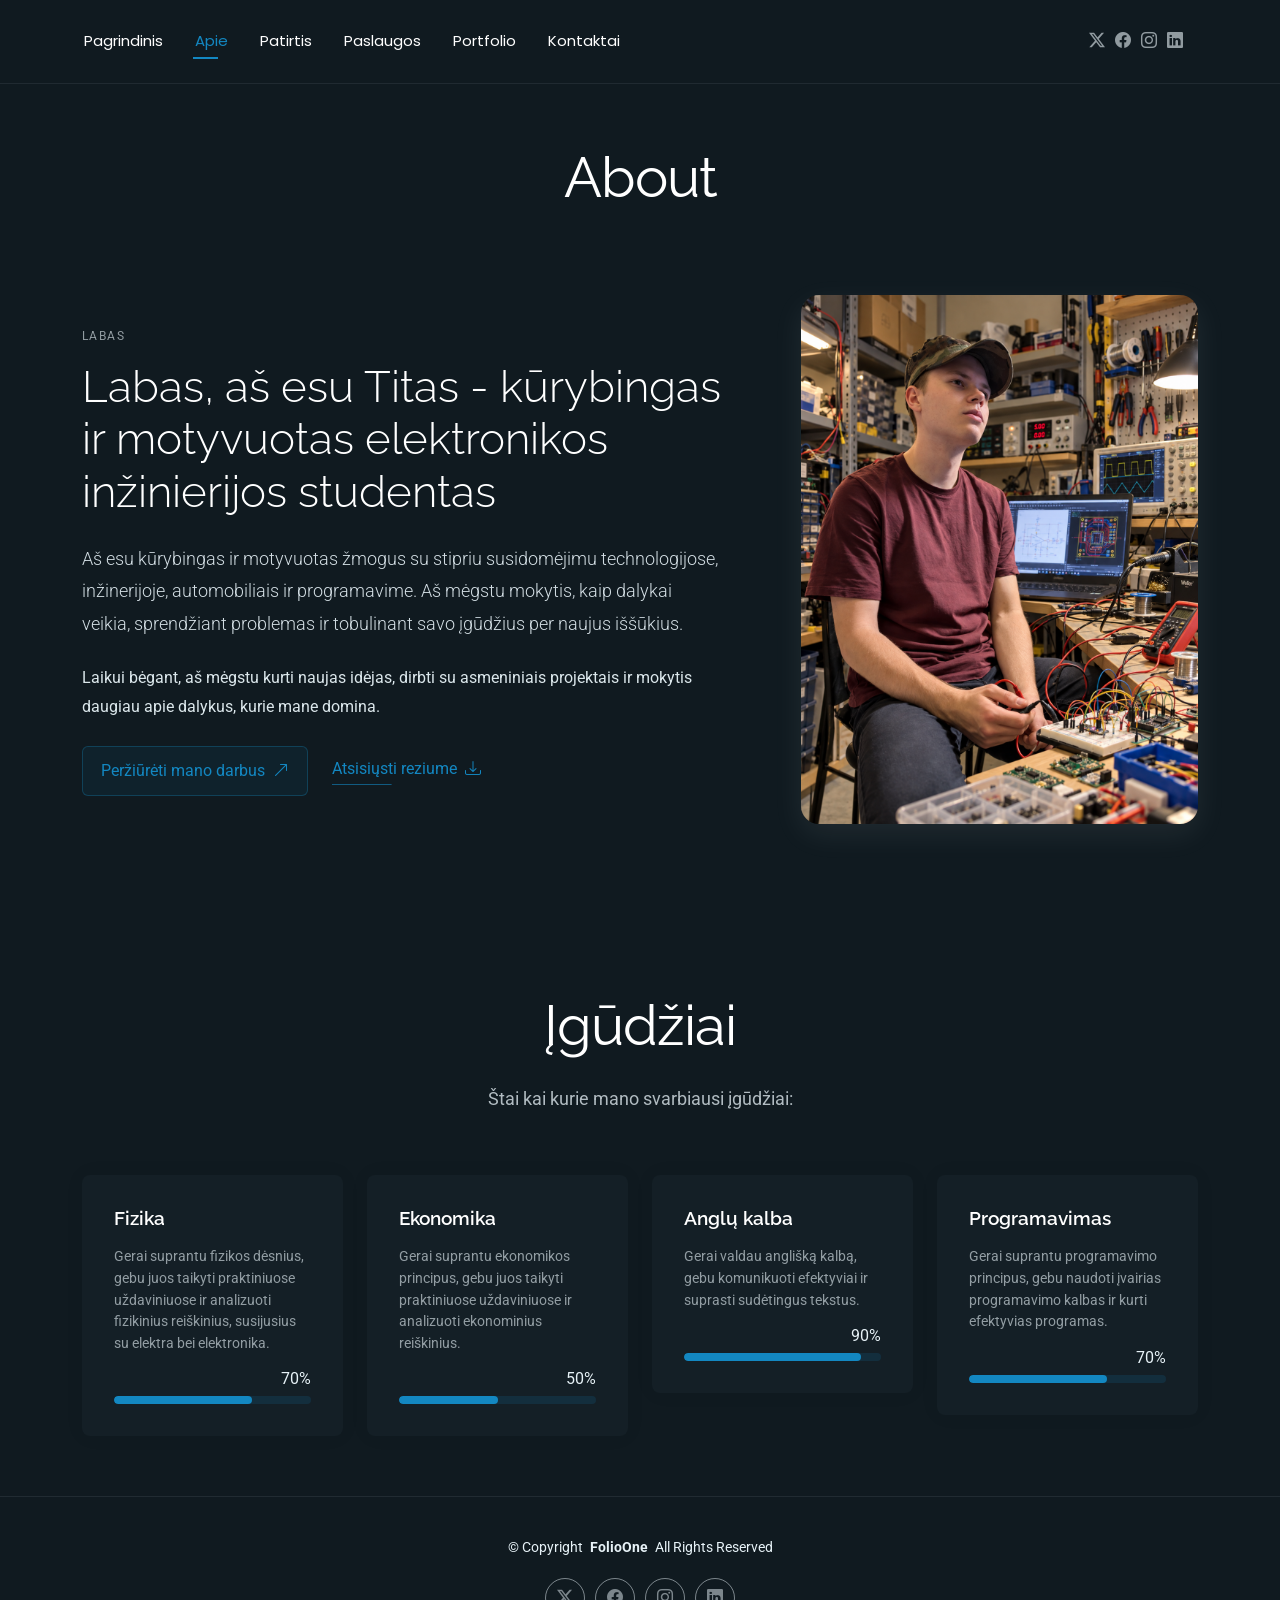
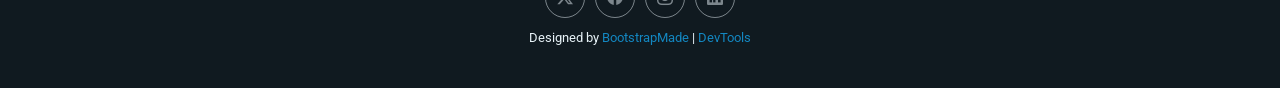
==== commit e9ba4d4f: "se" ====
--- a/template_1/about.html
+++ b/template_1/about.html
@@ -1,15 +1,15 @@
 <!DOCTYPE html>
-<html lang="en">
+<html lang="lt">
 
 <head>
   <meta charset="utf-8">
   <meta content="width=device-width, initial-scale=1.0" name="viewport">
-  <title>About - FolioOne Bootstrap Template</title>
+  <title>Apie Mane</title>
   <meta name="description" content="">
   <meta name="keywords" content="">
 
   <!-- Favicons -->
-  <link href="assets/img/favicon.png" rel="icon">
+  <link href="assets/img/ikona.png" rel="icon">
   <link href="assets/img/apple-touch-icon.png" rel="apple-touch-icon">
 
   <!-- Fonts -->
@@ -164,9 +164,9 @@
             <div class="skill-box">
               <h3>Programavimas</h3>
               <p>Gerai suprantu programavimo principus, gebu naudoti įvairias programavimo kalbas ir kurti efektyvias programas.</p>
-              <span class="text-end d-block">55%</span>
-              <div class="progress">
-                <div class="progress-bar" role="progressbar" aria-valuenow="55" aria-valuemin="0" aria-valuemax="100">
+              <span class="text-end d-block">70%</span>
+              <div class="progress">
+                <div class="progress-bar" role="progressbar" aria-valuenow="70" aria-valuemin="0" aria-valuemax="100">
                 </div>
               </div>
             </div>
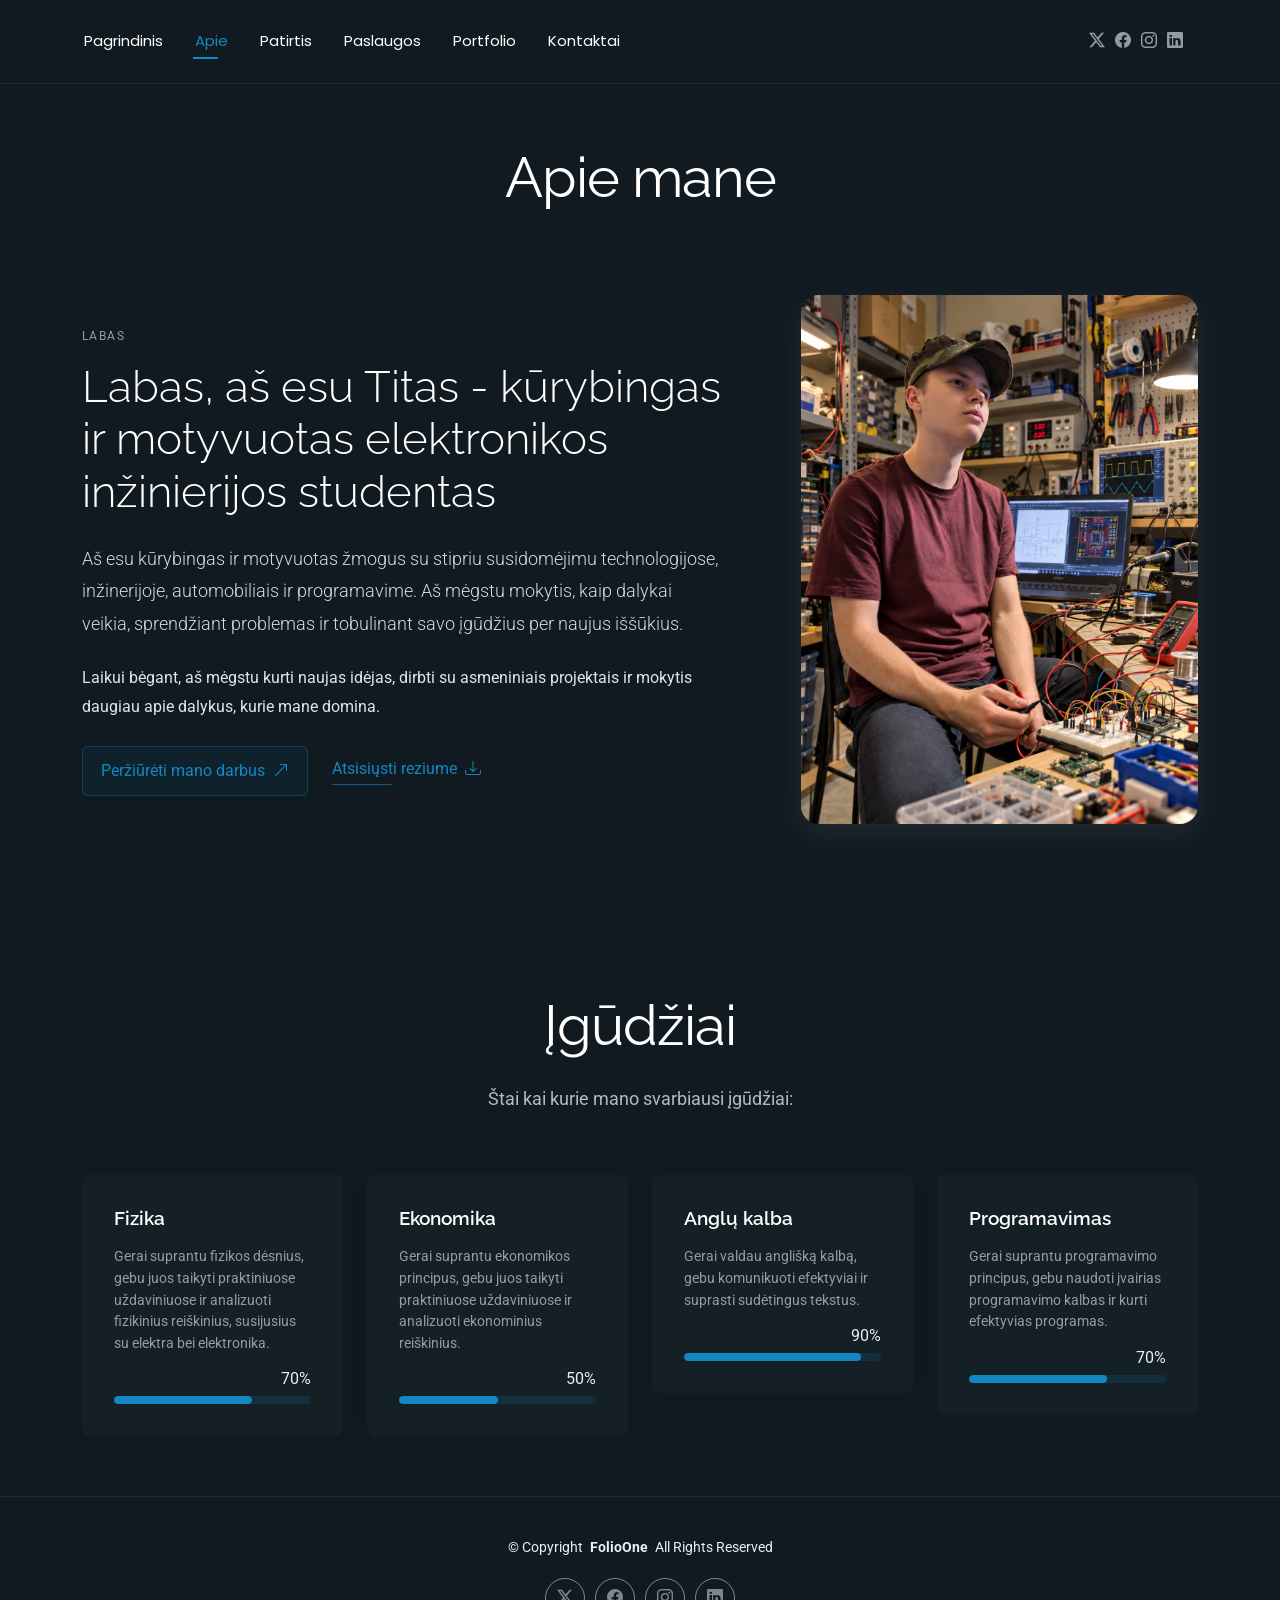
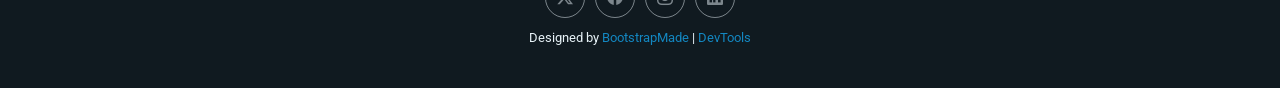
==== commit fb03599a: "Update about.html" ====
--- a/template_1/about.html
+++ b/template_1/about.html
@@ -75,7 +75,7 @@
 
       <!-- Section Title -->
       <div class="container section-title" data-aos="fade-up">
-        <h2>About</h2>
+        <h2>Apie mane</h2>
       </div><!-- End Section Title -->
 
       <div class="container" data-aos="fade-up" data-aos-delay="100">
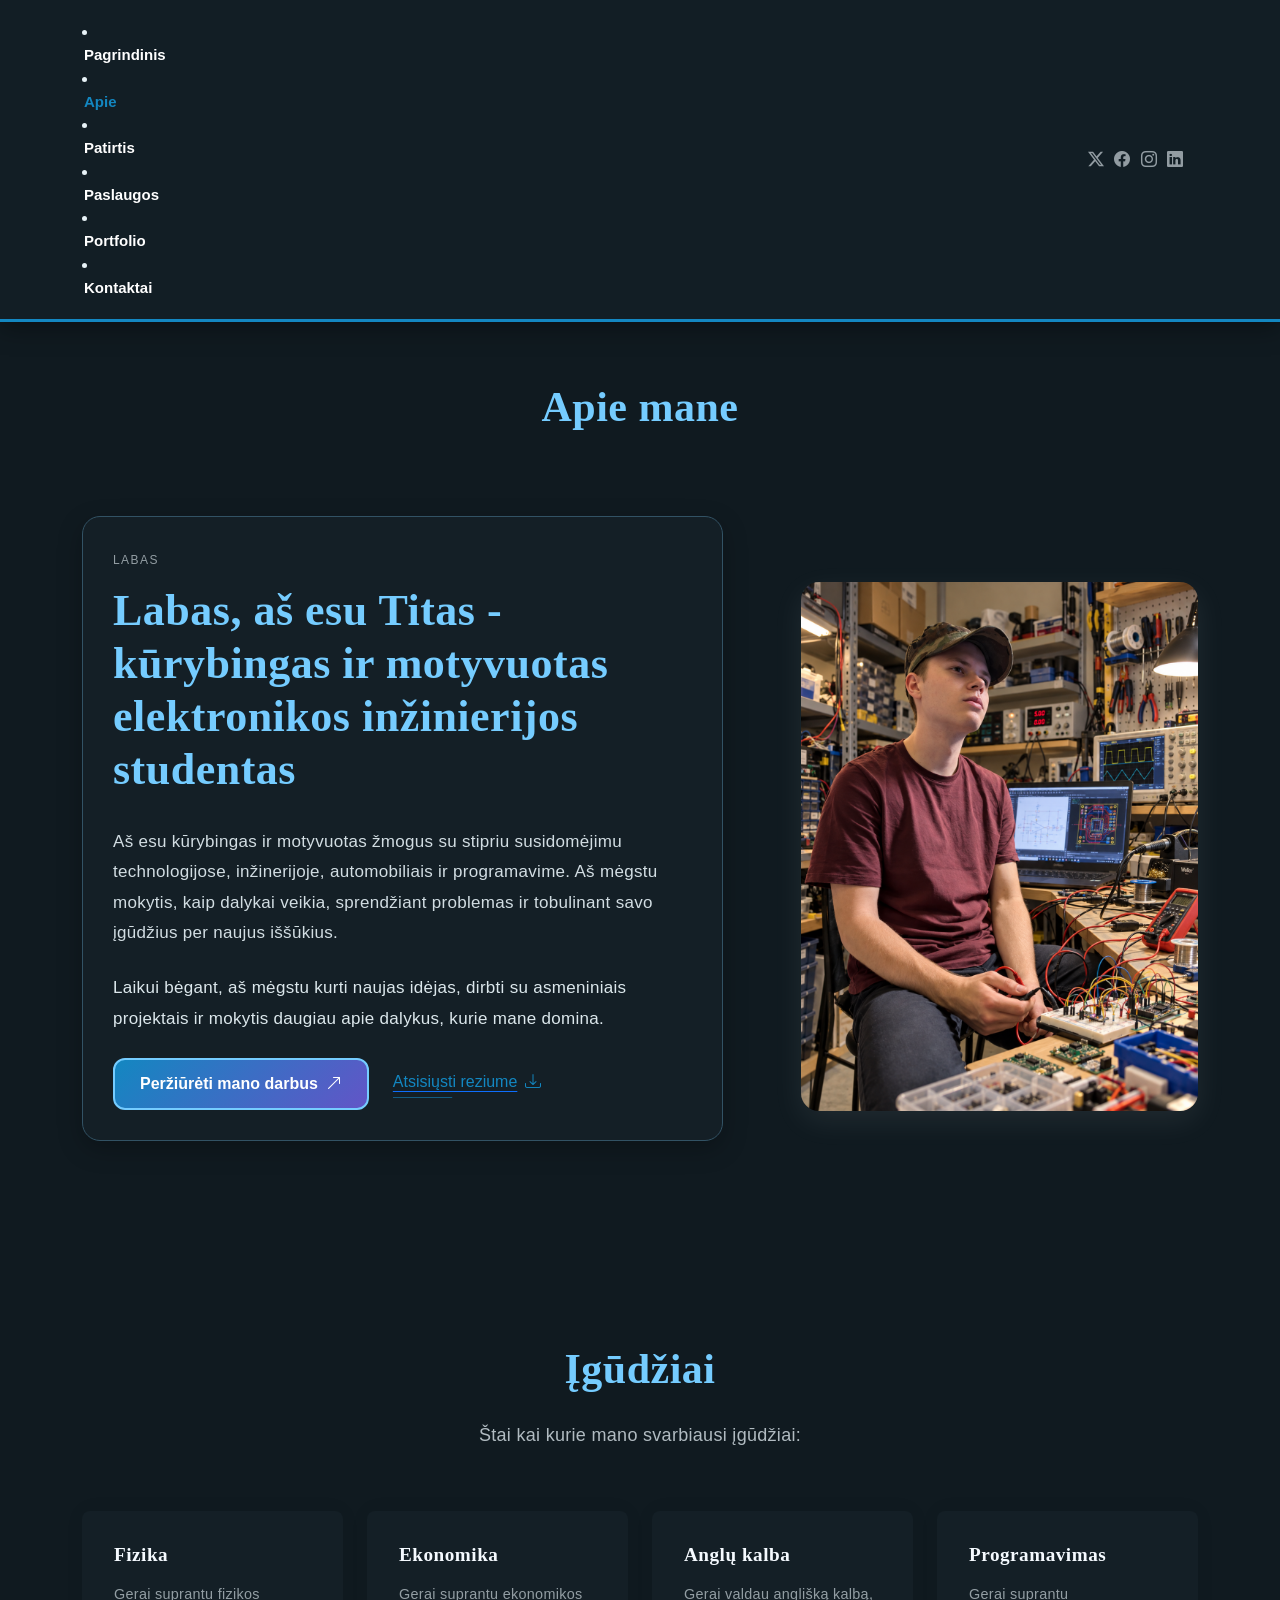
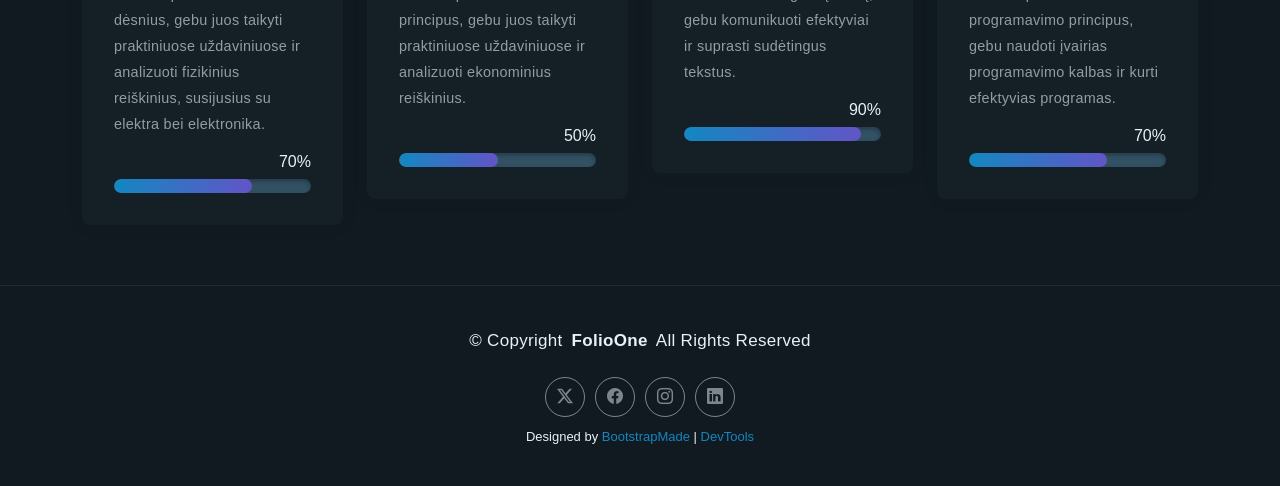
==== commit 861ac538: "ss" ====
--- a/template_1/about.html
+++ b/template_1/about.html
@@ -26,6 +26,7 @@
 
   <!-- Main CSS File -->
   <link href="assets/css/main.css" rel="stylesheet">
+  <link href="assets/css/custom.css" rel="stylesheet">
 
   <!-- =======================================================
   * Template Name: FolioOne
@@ -47,7 +48,7 @@
     </a> -->
 
       <nav id="navmenu" class="navmenu">
-        <ul>
+        <ul class="lab-bulleted"></ul>
           <li><a href="index.html">Pagrindinis</a></li>
           <li><a href="about.html" class="active">Apie</a></li>
           <li><a href="resume.html">Patirtis</a></li>
@@ -106,7 +107,7 @@
 
           <div class="col-lg-5" data-aos="zoom-in" data-aos-delay="250">
             <figure class="profile-figure text-center text-lg-end">
-              <img src="assets/img/profile/as2.png" alt="Portrait of Titas" class="img-fluid profile-photo">
+              <img src="assets/img/profile/as2.png" alt="Aš elektronikos laboratorijoje" class="img-fluid profile-photo" style="max-width: 100%; height: auto;">
             </figure>
           </div>
         </div>
--- a/template_1/assets/css/custom.css
+++ b/template_1/assets/css/custom.css
@@ -0,0 +1,366 @@
+
+
+:root {
+    --default-font: "Trebuchet MS", Arial, sans-serif;
+    --heading-font: Georgia, "Times New Roman", serif;
+    --nav-font: "Trebuchet MS", Arial, sans-serif;
+}
+
+
+body {
+    font-family: var(--default-font);
+    font-size: 16px;
+}
+
+
+h1, h2, h3, h4, h5, h6 {
+    font-family: var(--heading-font);
+    font-weight: 700;
+    letter-spacing: 0.5px;
+}
+
+
+h1 {
+    font-size: 42px;
+    color: #75ccff;
+}
+
+h2 {
+    font-size: 34px;
+    color: #75ccff;
+}
+
+h3 {
+    font-size: 26px;
+    color: #f5faff;
+}
+
+h4, h5, h6 {
+    font-size: 20px;
+    color: #e7f2f7;
+}
+
+
+p {
+    font-family: var(--default-font);
+    font-size: 17px;
+    line-height: 1.8;
+    letter-spacing: 0.3px;
+    color: var(--default-color);
+}
+
+
+.navmenu a,
+.navmenu a:focus {
+    font-family: var(--nav-font);
+    font-weight: 600;
+}
+
+
+.page-title .heading h1 {
+    font-family: var(--heading-font);
+    font-size: 42px;
+    font-weight: 700;
+    color: #75ccff;
+}
+
+
+.section-title h2 {
+    font-family: var(--heading-font);
+    font-size: 42px;
+    font-weight: 700;
+    color: #75ccff;
+    letter-spacing: 0.5px;
+}
+
+
+.about .intro-content .headline {
+    font-family: var(--heading-font);
+    font-weight: 700;
+}
+
+.about .intro-content p,
+.about .intro-content .lead {
+    font-family: var(--default-font);
+    font-size: 17px;
+}
+
+
+.services .service-content h3 {
+    font-family: var(--heading-font);
+    font-size: 24px;
+    font-weight: 700;
+}
+
+.services .service-content p {
+    font-family: var(--default-font);
+    font-size: 16px;
+    line-height: 1.8;
+}
+
+
+@media (max-width: 768px) {
+    .page-title .heading h1,
+    .section-title h2 {
+        font-size: 32px;
+    }
+}
+
+.hero .hero-actions .btn.btn-primary,
+.hero .hero-actions .btn.btn-outline,
+.about .intro-content .cta-group .btn-ghost,
+button[type="submit"] {
+    background: linear-gradient(135deg, #1387c1, #6255c7);
+    color: #ffffff;
+    border: 2px solid #75ccff;
+    border-radius: 12px;
+    padding: 12px 25px;
+    font-weight: 600;
+    transition: all 0.3s ease;
+}
+
+.hero .hero-actions .btn.btn-primary:hover,
+.hero .hero-actions .btn.btn-outline:hover,
+.about .intro-content .cta-group .btn-ghost:hover,
+button[type="submit"]:hover {
+    background: #6255c7;
+    color: #ffffff;
+    border-color: #ffffff;
+    transform: translateY(-4px);
+    box-shadow: 0 6px 20px rgba(98, 85, 199, 0.4);
+}
+
+.hero .hero-actions .btn.btn-primary:active,
+.hero .hero-actions .btn.btn-outline:active,
+.about .intro-content .cta-group .btn-ghost:active,
+button[type="submit"]:active {
+    background: #3449a5;
+    transform: scale(0.95);
+    box-shadow: none;
+}
+
+main a:not(.btn):not(.btn-ghost) {
+    color: #75ccff;
+    text-decoration: underline;
+    text-underline-offset: 4px;
+    transition: all 0.3s ease;
+}
+
+main a:not(.btn):not(.btn-ghost):hover {
+    color: #c5a8ff;
+    text-decoration-color: #c5a8ff;
+}
+
+main a:not(.btn):not(.btn-ghost):active {
+    color: #ffffff;
+}
+
+.navmenu a:hover {
+    color: #c5a8ff;
+    text-decoration: underline;
+    text-underline-offset: 6px;
+}
+
+.navmenu a:active {
+    color: #ffffff;
+}
+
+.about .intro-content {
+    padding: 30px;
+    margin-bottom: 35px;
+    background-color: var(--surface-color);
+    border: 1px solid #325264;
+    border-radius: 18px;
+    box-shadow: 0 8px 25px rgba(0, 0, 0, 0.25);
+}
+
+.about .intro-content .headline {
+    margin-bottom: 30px;
+}
+
+.about .intro-content p {
+    margin-bottom: 20px;
+}
+
+.about .skill-item {
+    padding: 30px;
+    border: 1px solid #325264;
+    border-radius: 16px;
+    box-shadow: 0 6px 20px rgba(0, 0, 0, 0.2);
+}
+
+.resume .resume-item {
+    margin-bottom: 45px;
+    padding: 30px;
+    background-color: var(--surface-color);
+    border: 1px solid #325264;
+    border-radius: 18px;
+    box-shadow: 0 8px 25px rgba(0, 0, 0, 0.25);
+}
+
+.resume .resume-item .resume-title {
+    margin-bottom: 25px;
+    padding-bottom: 20px;
+}
+
+.resume .resume-item .resume-content {
+    padding-left: 28px;
+}
+
+.resume .resume-item article {
+    margin-bottom: 30px;
+}
+
+.portfolio .portfolio-filters {
+    gap: 15px;
+    margin-bottom: 45px;
+}
+
+.portfolio .portfolio-card {
+    margin-bottom: 38px;
+    border: 1px solid #325264;
+    border-radius: 18px;
+    box-shadow: 0 8px 25px rgba(0, 0, 0, 0.3);
+}
+
+.portfolio .portfolio-card .portfolio-info {
+    padding: 28px;
+}
+
+.portfolio .portfolio-card:hover {
+    box-shadow: 0 12px 35px rgba(19, 135, 193, 0.25);
+}
+
+.header {
+    background-color: rgba(20, 31, 38, 0.95);
+    border-bottom: 3px solid #1387c1;
+    box-shadow: 0 5px 25px rgba(0, 0, 0, 0.4);
+    backdrop-filter: blur(12px);
+    padding: 20px 0;
+}
+
+.skills .skill-box .progress,
+.resume .skill-item .progress {
+    height: 14px;
+    background-color: #325264;
+    border-radius: 20px;
+    box-shadow: inset 0 2px 5px rgba(0, 0, 0, 0.3);
+}
+
+.skills .skill-box .progress-bar,
+.resume .skill-item .progress-bar {
+    background: linear-gradient(90deg, #1387c1, #6255c7);
+    border-radius: 20px;
+    height: 100%;
+}
+
+.resume .skill-item .progress {
+    overflow: visible;
+}
+
+.lab-numbered,
+.lab-bulleted {
+    list-style: none;
+    padding: 0;
+    margin: 20px 0;
+}
+
+.lab-numbered {
+    counter-reset: step;
+}
+
+.lab-numbered > li,
+.lab-bulleted > li {
+    position: relative;
+    background-color: #182b36;
+    border: 1px solid #325264;
+    border-radius: 12px;
+    padding: 15px 20px 15px 55px;
+    margin-bottom: 12px;
+    color: #e7f2f7;
+}
+
+.lab-numbered > li {
+    counter-increment: step;
+}
+
+.lab-numbered > li::before {
+    content: counter(step) ".";
+    position: absolute;
+    left: 20px;
+    color: #75ccff;
+    font-weight: bold;
+    font-size: 20px;
+}
+
+.lab-bulleted > li::before {
+    content: "◆";
+    position: absolute;
+    left: 20px;
+    color: #75ccff;
+    font-size: 16px;
+}
+
+.lab-numbered ul,
+.lab-bulleted ul {
+    list-style: none;
+    background-color: #0d1e28;
+    border-left: 3px solid #75ccff;
+    border-radius: 6px;
+    padding: 10px 15px;
+    margin-top: 12px;
+}
+
+.lab-numbered ul > li,
+.lab-bulleted ul > li {
+    position: relative;
+    padding: 7px 10px 7px 25px;
+    color: #bfd7e6;
+    font-size: 15px;
+}
+
+.lab-numbered ul > li::before,
+.lab-bulleted ul > li::before {
+    content: "→";
+    position: absolute;
+    left: 0;
+    color: #75ccff;
+}
+
+.lab-table {
+    width: 100%;
+    border-collapse: separate;
+    border-spacing: 0;
+    background-color: #141f26;
+    border: 1px solid #325264;
+    border-radius: 12px;
+    overflow: hidden;
+}
+
+.lab-table th,
+.lab-table td {
+    padding: 14px 16px;
+    text-align: center;
+    border-bottom: 1px solid #325264;
+    color: #e7f2f7;
+}
+
+.lab-table thead th {
+    background-color: #176293;
+    color: #ffffff;
+    font-weight: 700;
+    letter-spacing: 0.5px;
+}
+
+.lab-table tbody tr:nth-child(even) {
+    background-color: #203747;
+}
+
+.lab-table tbody tr:hover {
+    background-color: #2c5066;
+    transition: background-color 0.2s ease;
+}
+
+.lab-table tbody tr:last-child td {
+    border-bottom: none;
+}
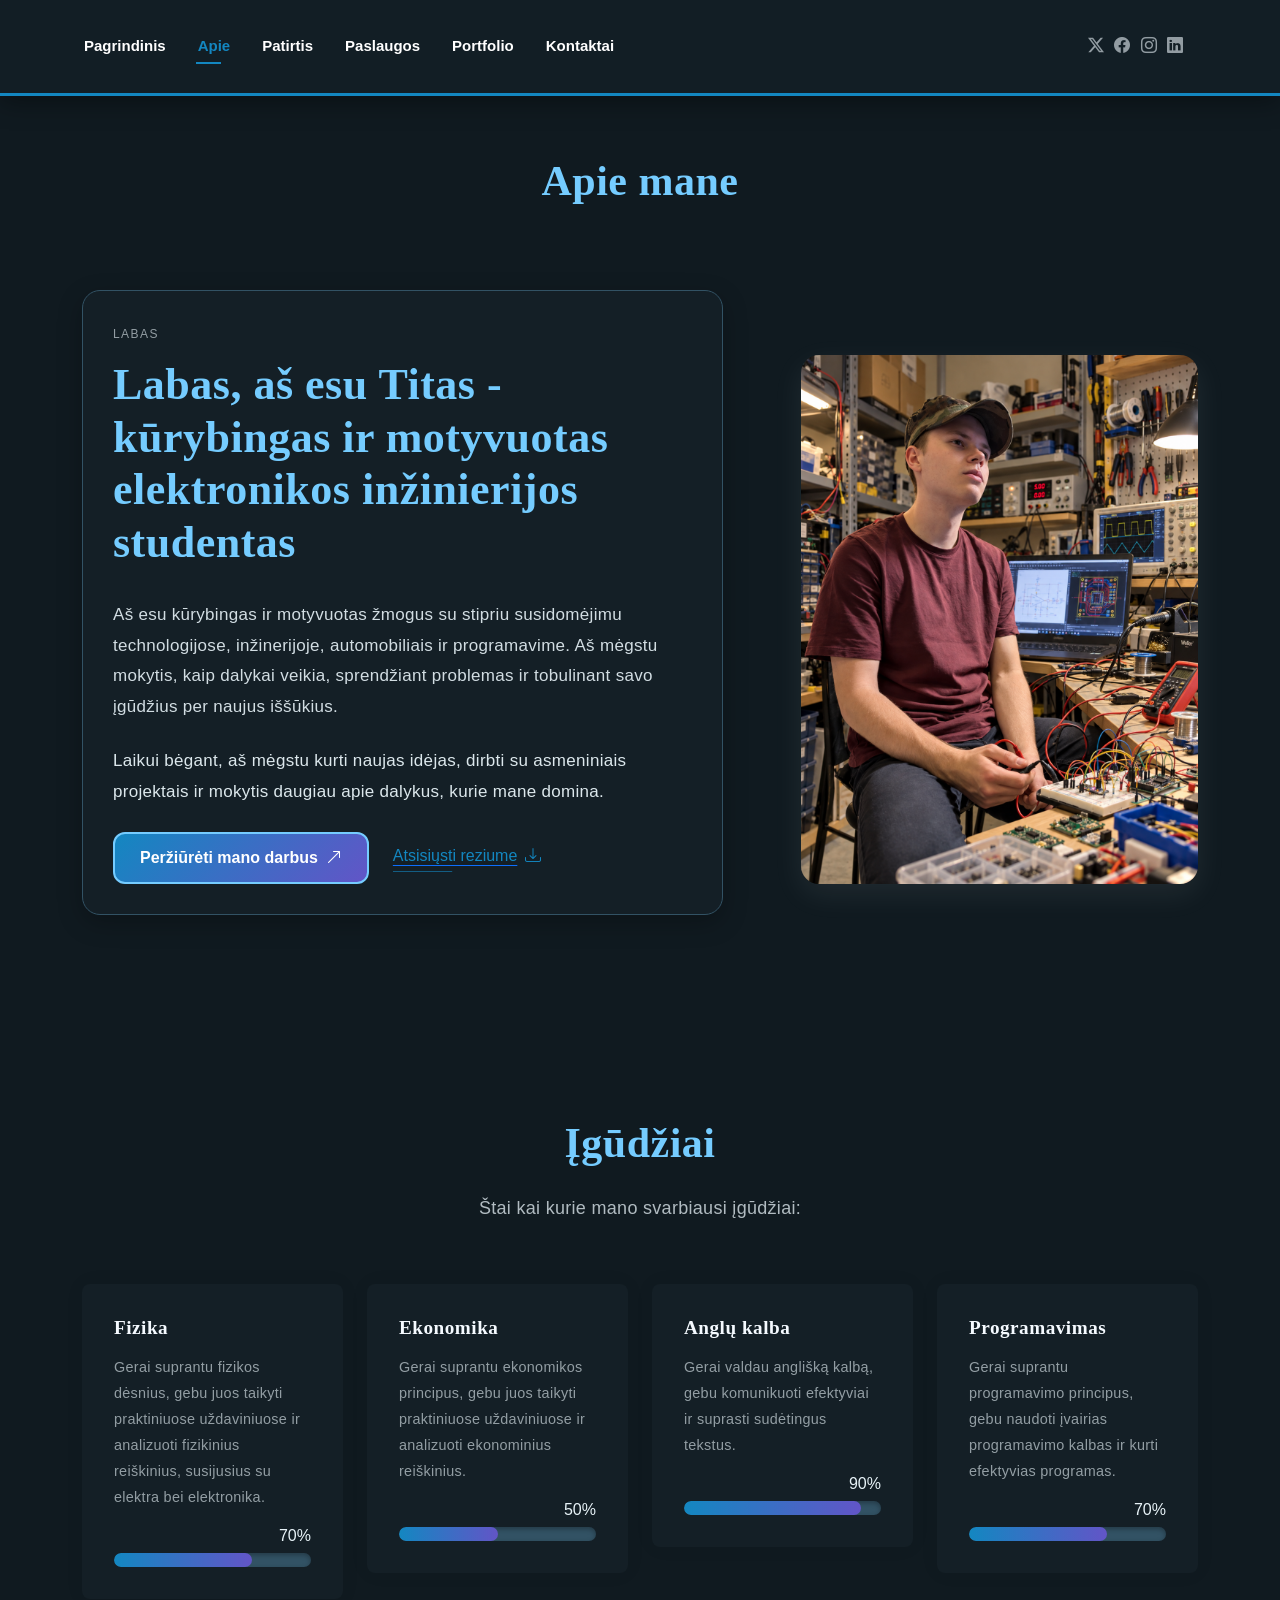
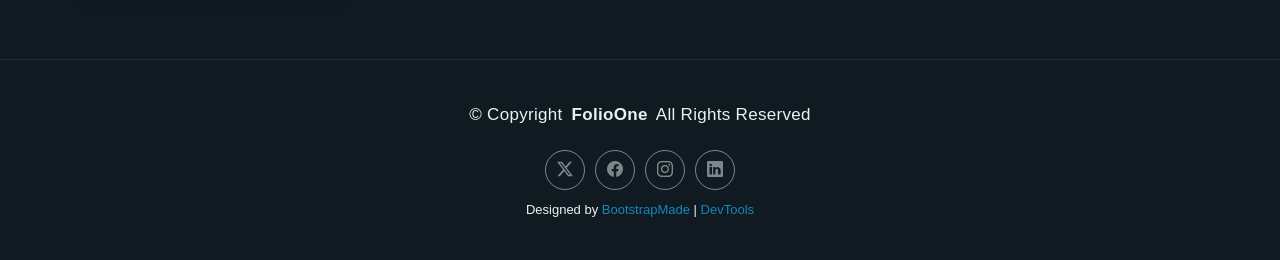
==== commit e155f285: "sss" ====
--- a/template_1/about.html
+++ b/template_1/about.html
@@ -48,7 +48,7 @@
     </a> -->
 
       <nav id="navmenu" class="navmenu">
-        <ul class="lab-bulleted"></ul>
+        <ul>
           <li><a href="index.html">Pagrindinis</a></li>
           <li><a href="about.html" class="active">Apie</a></li>
           <li><a href="resume.html">Patirtis</a></li>
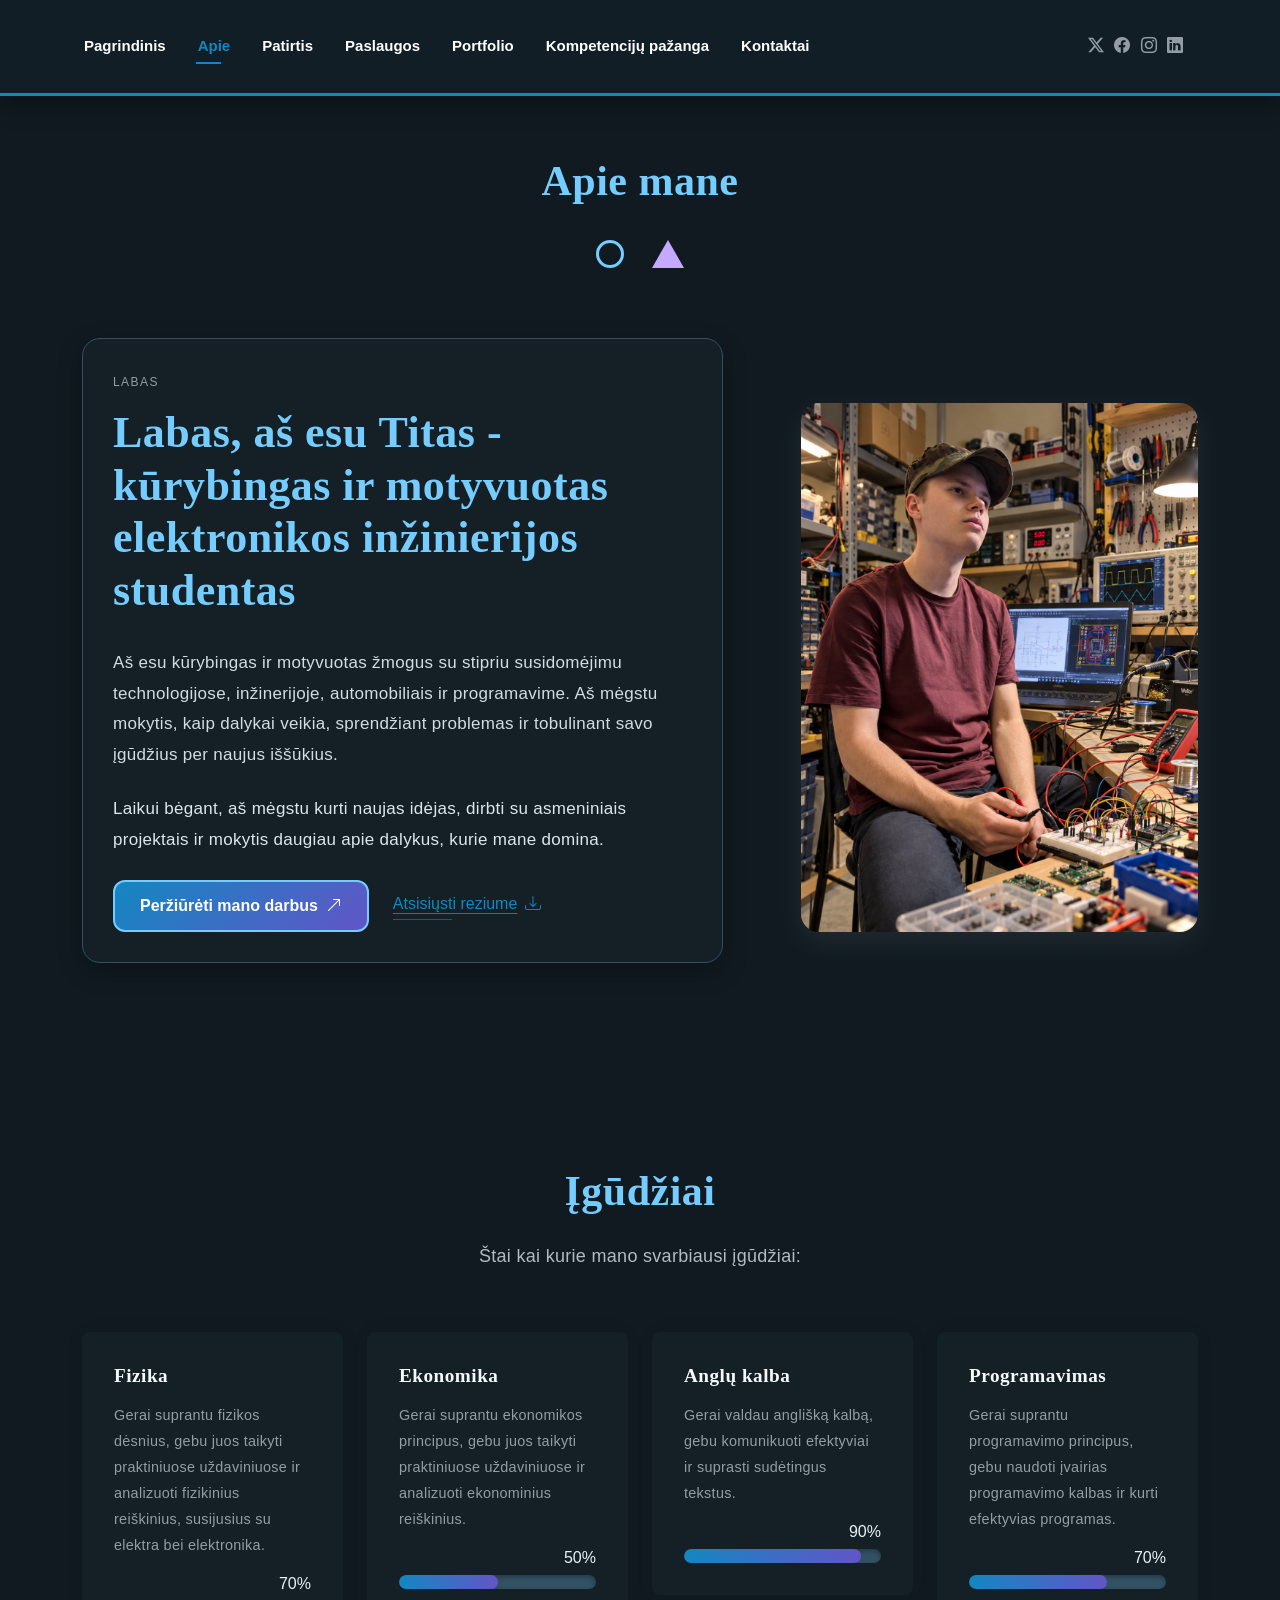
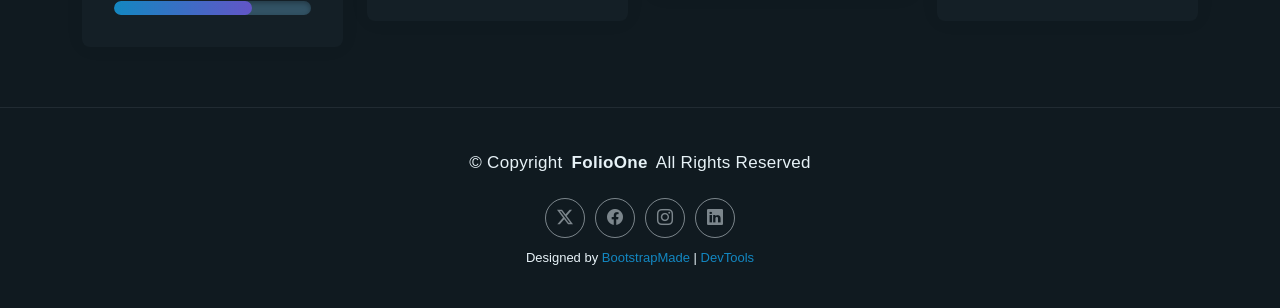
==== commit 0cce9f03: "10ld" ====
--- a/template_1/about.html
+++ b/template_1/about.html
@@ -54,6 +54,7 @@
           <li><a href="resume.html">Patirtis</a></li>
           <li><a href="services.html">Paslaugos</a></li>
           <li><a href="portfolio.html">Portfolio</a></li>
+          <li><a href="kompetencijos.html">Kompetencijų pažanga</a></li>
           <li><a href="contact.html">Kontaktai</a></li>
         </ul>
         <i class="mobile-nav-toggle d-xl-none bi bi-list"></i>
@@ -77,6 +78,10 @@
       <!-- Section Title -->
       <div class="container section-title" data-aos="fade-up">
         <h2>Apie mane</h2>
+        <div class="ld10-shapes" aria-hidden="true">
+          <span class="ld10-circle"></span>
+          <span class="ld10-triangle"></span>
+        </div>
       </div><!-- End Section Title -->
 
       <div class="container" data-aos="fade-up" data-aos-delay="100">
--- a/template_1/assets/css/custom.css
+++ b/template_1/assets/css/custom.css
@@ -364,3 +364,173 @@
 .lab-table tbody tr:last-child td {
     border-bottom: none;
 }
+
+/* LD10: kompetencijų pažanga */
+.ld10-board,
+.ld10-metrics {
+    display: grid;
+    grid-template-columns: repeat(3, minmax(0, 1fr));
+    gap: 16px;
+}
+
+.ld10-column,
+.ld10-summary {
+    padding: 20px;
+    background-color: var(--surface-color);
+    border: 1px solid #325264;
+    border-radius: 16px;
+}
+
+.ld10-column {
+    border-top: 4px solid var(--ld10-status);
+}
+
+.ld10-planned { --ld10-status: #f6cd85; }
+.ld10-learning { --ld10-status: #75ccff; }
+.ld10-done { --ld10-status: #8de3bc; }
+
+.ld10-column > h3,
+.ld10-card-meta span {
+    color: var(--ld10-status);
+}
+
+.ld10-column ul {
+    display: grid;
+    gap: 12px;
+    list-style: none;
+    margin: 0;
+    padding: 0;
+}
+
+.ld10-card {
+    padding: 14px;
+    background-color: #141f26;
+    border: 1px solid #325264;
+    border-radius: 10px;
+}
+
+.ld10-card h4 {
+    font-size: 1.125rem;
+    overflow-wrap: anywhere;
+}
+
+.ld10-card-meta {
+    display: flex;
+    flex-wrap: wrap;
+    justify-content: space-between;
+    gap: 6px 12px;
+    font-size: .875rem;
+}
+
+.ld10-summary {
+    margin-top: 24px;
+}
+
+.ld10-metrics > div {
+    padding: 12px;
+    background-color: #141f26;
+    border-radius: 8px;
+}
+
+.ld10-metrics dd {
+    margin: 0;
+    color: #75ccff;
+    font-size: 1.125rem;
+    font-weight: 700;
+    overflow-wrap: anywhere;
+}
+
+.ld10-progress {
+    display: block;
+    width: 100%;
+    height: 14px;
+    margin: 8px 0;
+    appearance: none;
+    overflow: hidden;
+    border: 0;
+    border-radius: 20px;
+    background: #325264;
+    color: #75ccff;
+    accent-color: #75ccff;
+}
+
+.ld10-progress::-webkit-progress-bar {
+    background: #325264;
+}
+
+.ld10-progress::-webkit-progress-value {
+    background: linear-gradient(90deg, #75ccff, #c5a8ff);
+}
+
+.ld10-progress::-moz-progress-bar {
+    background: linear-gradient(90deg, #75ccff, #c5a8ff);
+}
+
+.ld10-summary p {
+    margin-bottom: 0;
+}
+
+@media (max-width: 767px) {
+    .ld10-board {
+        grid-template-columns: 1fr;
+    }
+
+    .ld10-metrics {
+        grid-template-columns: repeat(2, minmax(0, 1fr));
+        gap: 8px;
+    }
+}
+
+/* LD10: papildomos CSS animacijos */
+#services.services {
+    background: linear-gradient(125deg, #141f26, #173d58, #332750, #141f26);
+    background-size: 260% 260%;
+    animation: ld10-gradient 12s ease-in-out infinite alternate;
+}
+
+.ld10-shapes {
+    display: flex;
+    align-items: center;
+    justify-content: center;
+    gap: 28px;
+    margin-top: 24px;
+    min-height: 48px;
+}
+
+.ld10-circle {
+    width: 28px;
+    height: 28px;
+    border: 3px solid #75ccff;
+    border-radius: 50%;
+    animation: ld10-float 3s ease-in-out infinite alternate;
+}
+
+.ld10-triangle {
+    width: 32px;
+    height: 28px;
+    background-color: #c5a8ff;
+    clip-path: polygon(50% 0, 100% 100%, 0 100%);
+    animation: ld10-spin 8s linear infinite;
+}
+
+@keyframes ld10-gradient {
+    from { background-position: 0% 50%; }
+    to { background-position: 100% 50%; }
+}
+
+@keyframes ld10-float {
+    from { transform: translateY(-6px); }
+    to { transform: translateY(6px); }
+}
+
+@keyframes ld10-spin {
+    to { transform: rotate(360deg); }
+}
+
+@media (prefers-reduced-motion: reduce) {
+    #services.services,
+    .ld10-circle,
+    .ld10-triangle {
+        animation: none;
+    }
+}
